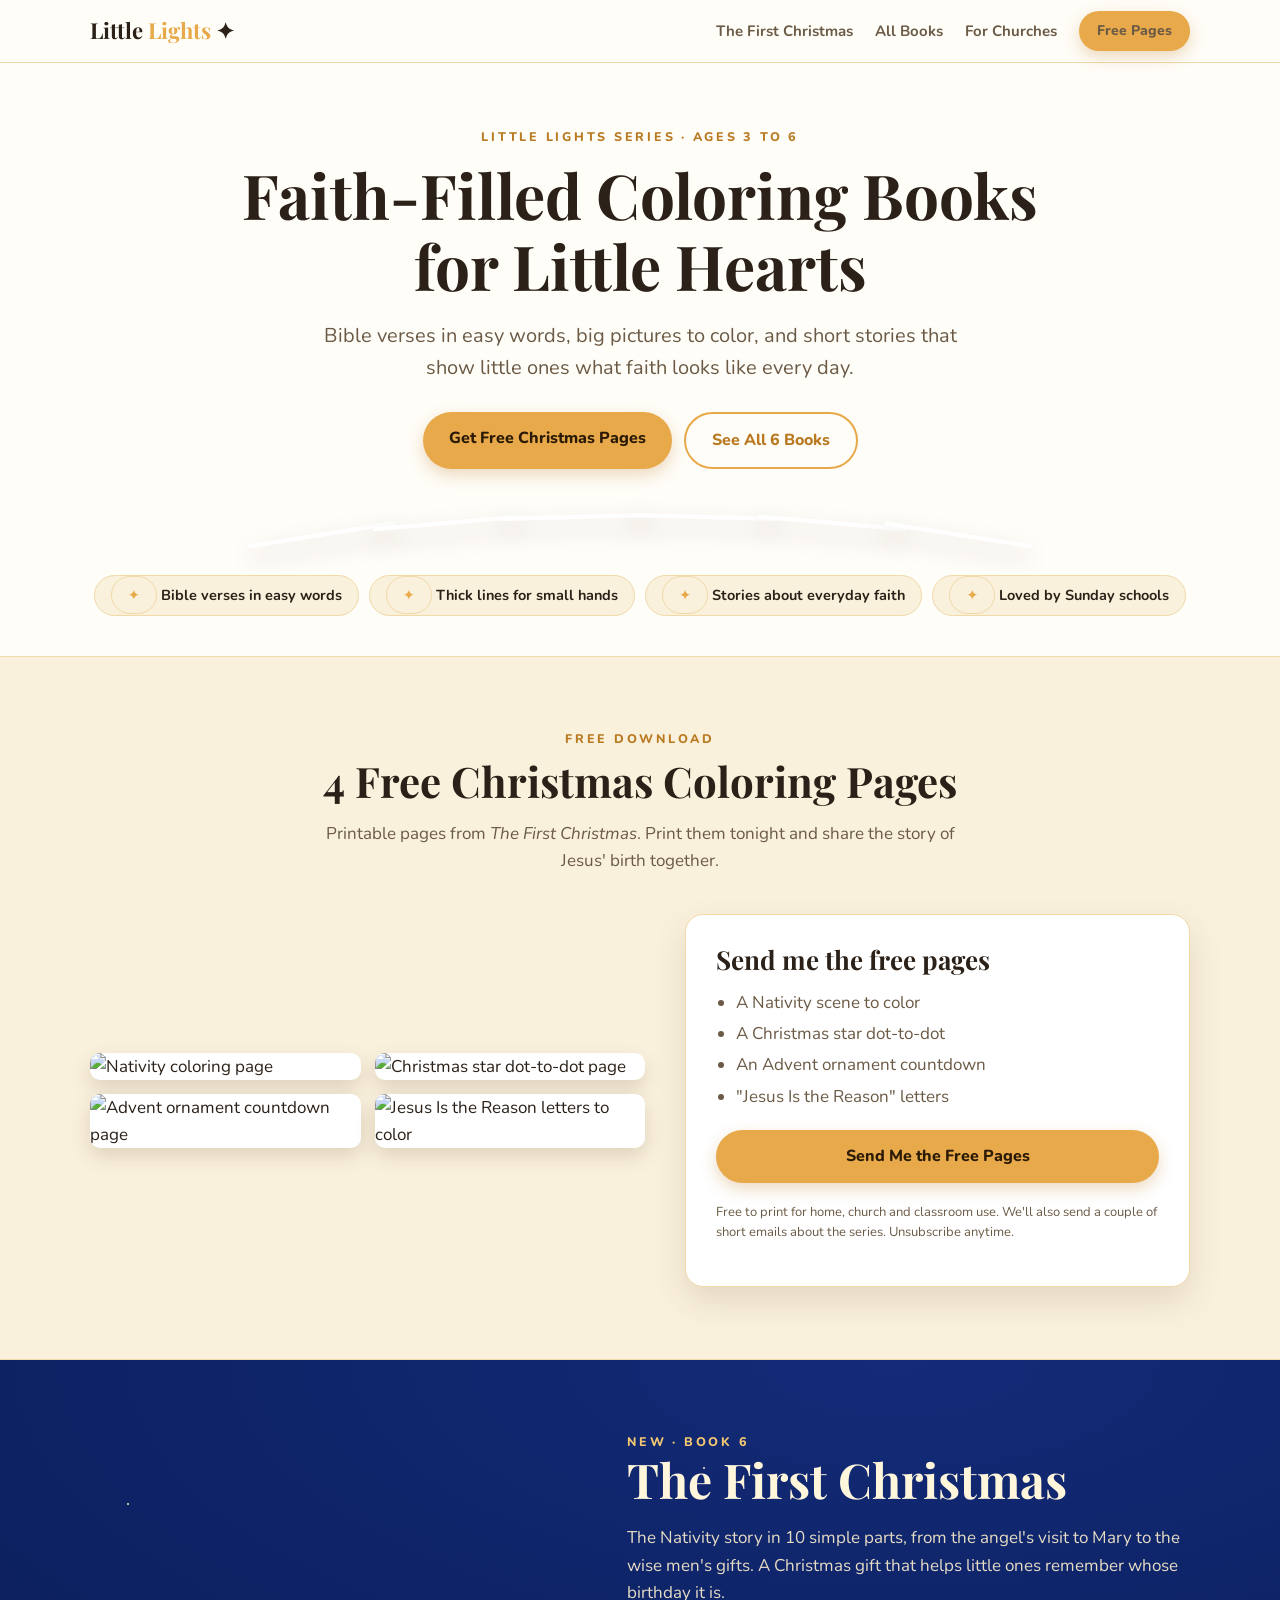
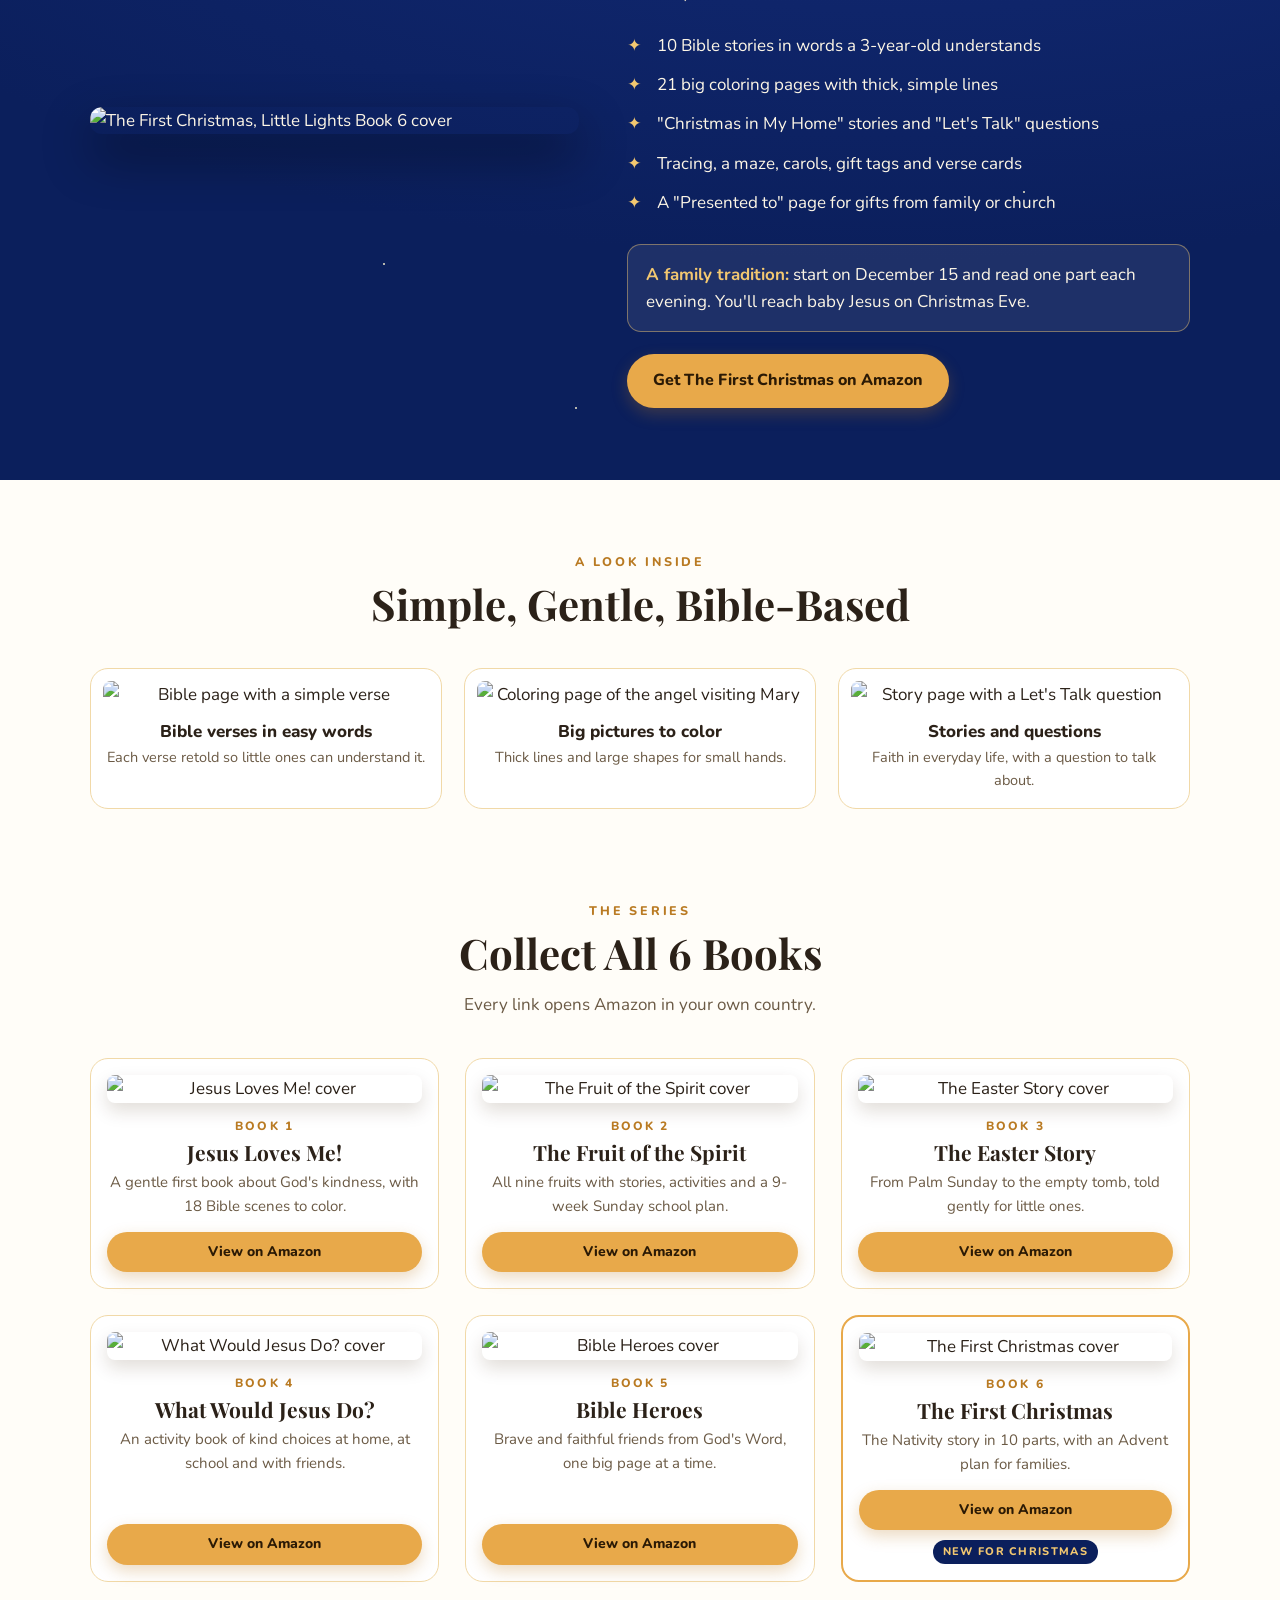
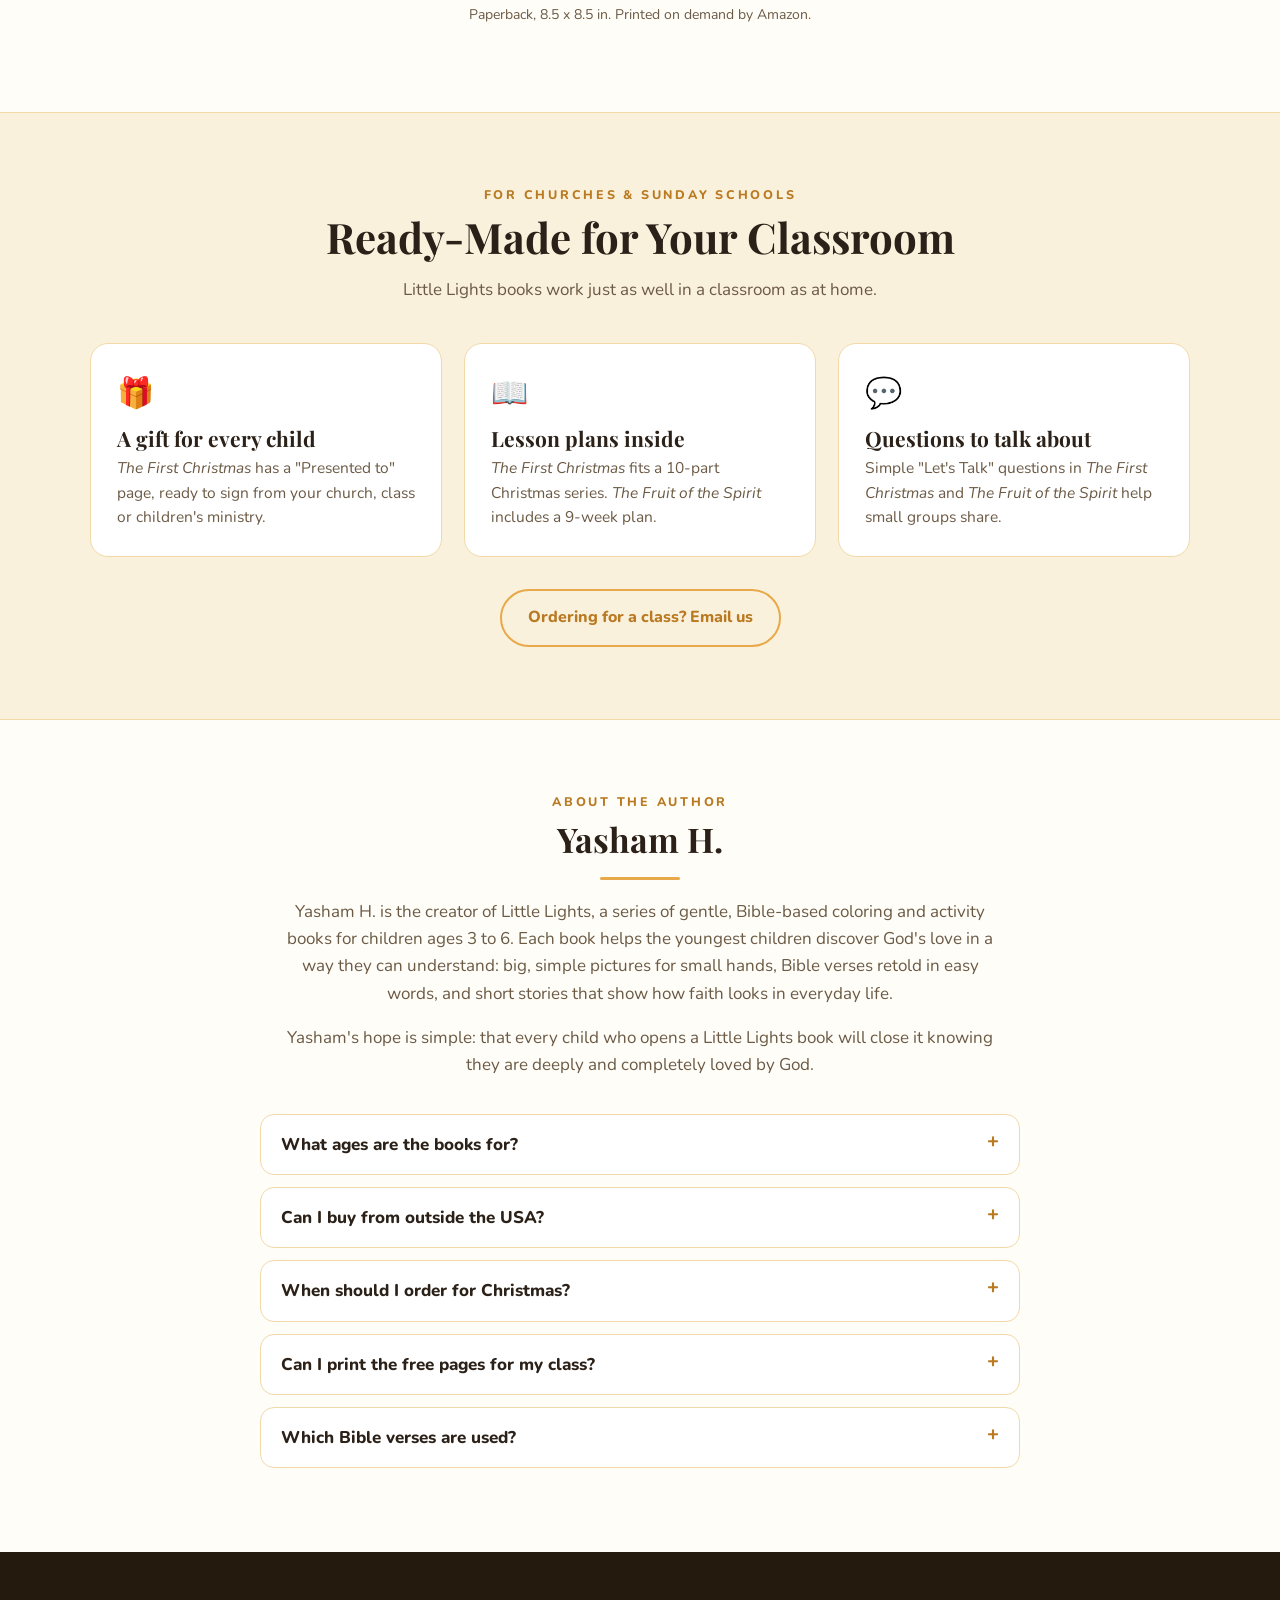
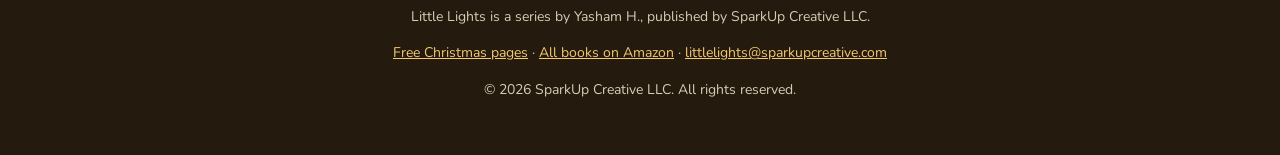
==== sparkupcreative-website/little-lights/index.html @ f146dbd3 "Add Little Lights landing page and free Christmas coloring pages Adds sparkupcreative.com/little-lig" ====
<!doctype html>
<html lang="en">
<head>
<meta charset="utf-8">
<meta name="viewport" content="width=device-width, initial-scale=1">
<title>Little Lights | Bible Coloring Books for Ages 3 to 6</title>
<meta name="description" content="Faith-filled coloring books for ages 3 to 6. Bible verses in easy words, big pictures to color, and stories about everyday faith. Get free Christmas coloring pages.">
<meta property="og:title" content="Little Lights | Bible Coloring Books for Ages 3 to 6">
<meta property="og:description" content="Get 4 free Christmas coloring pages from The First Christmas, and meet the Little Lights series.">
<meta property="og:image" content="https://sparkupcreative.com/little-lights/img/first-christmas-cover.jpg">
<meta property="og:type" content="website">
<link rel="preconnect" href="https://fonts.googleapis.com">
<link rel="preconnect" href="https://fonts.gstatic.com" crossorigin>
<link href="https://fonts.googleapis.com/css2?family=Nunito:wght@400;600;700;800&family=Playfair+Display:ital,wght@0,700;1,400;1,700&display=swap" rel="stylesheet">
<style>
:root{--cream:#fffdf8;--panel:#faf1dc;--line:#f1d9a8;--gold:#e8a94a;--deep:#b97a22;--ink:#2b2118;--soft:#6b5a45;--navy:#0b1f5c;--navy2:#132b78;--r:18px}
*{box-sizing:border-box}html{scroll-behavior:smooth}
body{margin:0;background:var(--cream);color:var(--ink);font-family:Nunito,system-ui,sans-serif;font-size:17px;line-height:1.6;-webkit-font-smoothing:antialiased}
img{max-width:100%;display:block}a{color:inherit}
.wrap{width:min(1100px,100% - 32px);margin:0 auto}
h1,h2,h3{font-family:"Playfair Display",Georgia,serif;line-height:1.15;margin:0}
.eyebrow{font-size:12.5px;letter-spacing:.22em;font-weight:800;color:var(--deep);text-transform:uppercase}
.rule{width:80px;height:3px;background:var(--gold);border-radius:2px;margin:18px auto}
.btn{display:inline-block;background:var(--gold);color:#2b1a05;font-weight:800;text-decoration:none;padding:14px 26px;border-radius:999px;box-shadow:0 6px 16px rgba(185,122,34,.28);transition:transform .15s,box-shadow .15s;border:0;cursor:pointer;font-size:16px;font-family:inherit}
.btn:hover{transform:translateY(-2px);box-shadow:0 10px 22px rgba(185,122,34,.35)}
.btn.ghost{background:transparent;color:var(--deep);box-shadow:none;border:2px solid var(--gold)}
.btn.small{padding:9px 18px;font-size:14px}
.star{color:var(--gold)}
/* top bar */
.top{position:sticky;top:0;z-index:20;background:rgba(255,253,248,.92);backdrop-filter:blur(8px);border-bottom:1px solid var(--line)}
.top .wrap{display:flex;align-items:center;justify-content:space-between;height:62px}
.logo{font-family:"Playfair Display",serif;font-weight:700;font-size:22px;text-decoration:none}.logo span{color:var(--gold)}
.nav{display:flex;gap:22px;align-items:center;font-weight:700;font-size:15px}.nav a{text-decoration:none;color:var(--soft)}.nav a:hover{color:var(--deep)}
@media(max-width:760px){.nav a:not(.btn){display:none}.fan img{width:19%}}
/* hero */
.hero{text-align:center;padding:64px 0 40px}
.hero h1{font-size:clamp(36px,6vw,62px);margin-top:12px}
.hero p.lead{font-size:clamp(17px,2.2vw,20px);color:var(--soft);max-width:640px;margin:18px auto 0}
.cta{display:flex;gap:12px;justify-content:center;flex-wrap:wrap;margin-top:28px}
.fan{display:flex;justify-content:center;margin:46px auto 0;max-width:900px;padding:0 10px}
.fan img{width:17%;border-radius:8px;border:2px solid #fff;box-shadow:0 10px 24px rgba(60,35,5,.22);margin:0 -1.2%}
.fan img:nth-child(1){transform:rotate(-9deg) translateY(18px)}.fan img:nth-child(2){transform:rotate(-5deg) translateY(6px)}
.fan img:nth-child(3){transform:rotate(-1.5deg)}.fan img:nth-child(4){transform:rotate(1.5deg)}
.fan img:nth-child(5){transform:rotate(5deg) translateY(6px)}.fan img:nth-child(6){transform:rotate(9deg) translateY(18px);z-index:2}
.pills{display:flex;flex-wrap:wrap;gap:10px;justify-content:center;margin-top:56px}
.pills span{background:var(--panel);border:1px solid var(--line);border-radius:999px;padding:8px 16px;font-weight:700;font-size:14.5px}
section{padding:72px 0}
.center{text-align:center}.center h2{font-size:clamp(28px,4vw,42px);margin-top:8px}
.sub{color:var(--soft);max-width:640px;margin:14px auto 0}
/* free pages */
.free{background:var(--panel);border-top:1px solid var(--line);border-bottom:1px solid var(--line)}
.free-grid{display:grid;grid-template-columns:1.1fr 1fr;gap:40px;align-items:center;margin-top:40px}
.previews{display:grid;grid-template-columns:1fr 1fr;gap:14px}
.previews img{border-radius:10px;box-shadow:0 8px 20px rgba(60,35,5,.15);background:#fff}
.formcard{background:#fff;border-radius:var(--r);padding:30px;box-shadow:0 14px 34px rgba(60,35,5,.12);border:1px solid var(--line)}
.formcard h3{font-size:26px}.formcard ul{padding-left:20px;margin:14px 0 20px;color:var(--soft)}
.formcard li{margin:4px 0}.note{font-size:13px;color:var(--soft);margin-top:12px}
#brevo-form{min-height:60px}
@media(max-width:860px){.free-grid{grid-template-columns:1fr}.formcard{order:-1}}
/* christmas feature */
.xmas{background:radial-gradient(1200px 500px at 70% 0%,var(--navy2),var(--navy));color:#fdf6e6;position:relative;overflow:hidden}
.xmas:before{content:"";position:absolute;inset:0;background-image:radial-gradient(2px 2px at 10% 20%,#fff6d0 50%,transparent 51%),radial-gradient(1.5px 1.5px at 30% 70%,#fff6d0 50%,transparent 51%),radial-gradient(2px 2px at 55% 15%,#fff6d0 50%,transparent 51%),radial-gradient(1.5px 1.5px at 80% 60%,#fff6d0 50%,transparent 51%),radial-gradient(2px 2px at 92% 25%,#fff6d0 50%,transparent 51%),radial-gradient(1.5px 1.5px at 45% 90%,#fff6d0 50%,transparent 51%);opacity:.7}
.xgrid{position:relative;display:grid;grid-template-columns:1fr 1.15fr;gap:48px;align-items:center}
.xgrid>*{min-width:0}.free-grid>*{min-width:0}
.xgrid img.cover{width:100%;border-radius:12px;box-shadow:0 22px 50px rgba(0,0,0,.45)}
.xmas .eyebrow{color:#f3c870}.xmas h2{font-size:clamp(32px,4.5vw,48px);color:#fff6dc}
.xmas p{color:#e6dcc4}.xlist{list-style:none;padding:0;margin:20px 0}.xlist li{padding:6px 0 6px 30px;position:relative}
.xlist li:before{content:"\2726";position:absolute;left:0;color:#f3c870}
.advent{background:rgba(255,255,255,.08);border:1px solid rgba(243,200,112,.45);border-radius:14px;padding:16px 18px;margin:22px 0}
.advent b{color:#f3c870}
@media(max-width:860px){.xgrid{grid-template-columns:1fr}.xgrid img.cover{max-width:420px;margin:0 auto}}
/* inside */
.inside{display:grid;grid-template-columns:repeat(3,1fr);gap:22px;margin-top:40px}
.inside figure{margin:0;background:#fff;border:1px solid var(--line);border-radius:var(--r);padding:12px 12px 16px;text-align:center}
.inside img{border-radius:8px}.inside figcaption{font-weight:800;margin-top:10px}.inside figcaption span{display:block;font-weight:400;color:var(--soft);font-size:14.5px}
@media(max-width:760px){.inside{grid-template-columns:1fr}}
/* books */
.books{display:grid;grid-template-columns:repeat(3,1fr);gap:26px;margin-top:40px}
.book{background:#fff;border:1px solid var(--line);border-radius:var(--r);padding:16px;display:flex;flex-direction:column;text-align:center}
.book img{border-radius:8px;box-shadow:0 8px 18px rgba(60,35,5,.15)}
.book .n{font-size:12px;letter-spacing:.18em;font-weight:800;color:var(--deep);margin-top:14px}
.book h3{font-size:21px;margin-top:4px}.book p{color:var(--soft);font-size:15px;margin:6px 0 14px;flex:1}
.book.new{border:2px solid var(--gold)}.badge{display:inline-block;background:var(--navy);color:#f3c870;font-size:11px;font-weight:800;letter-spacing:.12em;padding:3px 10px;border-radius:999px;margin-top:10px}
@media(max-width:860px){.books{grid-template-columns:repeat(2,1fr)}}@media(max-width:520px){.books{grid-template-columns:1fr}}
.geo{font-size:14px;color:var(--soft);margin-top:22px}
/* churches */
.church{background:var(--panel);border-top:1px solid var(--line);border-bottom:1px solid var(--line)}
.cards{display:grid;grid-template-columns:repeat(3,1fr);gap:22px;margin-top:40px}
.card{background:#fff;border-radius:var(--r);padding:26px;border:1px solid var(--line)}
.card .ic{font-size:30px}.card h3{font-size:21px;margin:8px 0 6px}.card p{color:var(--soft);margin:0;font-size:15.5px}
@media(max-width:860px){.cards{grid-template-columns:1fr}}
/* about + faq */
.about{max-width:720px;margin:0 auto;text-align:center}.about p{color:var(--soft)}
.faq{max-width:760px;margin:36px auto 0}
details{background:#fff;border:1px solid var(--line);border-radius:14px;padding:16px 20px;margin-bottom:12px}
summary{font-weight:800;cursor:pointer;list-style:none}summary::-webkit-details-marker{display:none}
summary:after{content:"+";float:right;color:var(--deep);font-size:20px;line-height:1}details[open] summary:after{content:"\2013"}
details p{color:var(--soft);margin:10px 0 0}
footer{background:#241a0e;color:#d9ccb4;padding:40px 0;font-size:14px;text-align:center}footer a{color:#f3c870}
</style>
</head>
<body>

<header class="top"><div class="wrap">
  <a class="logo" href="#">Little <span>Lights</span> &#10022;</a>
  <nav class="nav"><a href="#christmas">The First Christmas</a><a href="#books">All Books</a><a href="#churches">For Churches</a><a class="btn small" href="#free">Free Pages</a></nav>
</div></header>

<main>
<section class="hero"><div class="wrap">
  <div class="eyebrow">Little Lights Series &#183; Ages 3 to 6</div>
  <h1>Faith-Filled Coloring Books<br>for Little Hearts</h1>
  <p class="lead">Bible verses in easy words, big pictures to color, and short stories that show little ones what faith looks like every day.</p>
  <div class="cta"><a class="btn" href="#free">Get Free Christmas Pages</a><a class="btn ghost" href="#books">See All 6 Books</a></div>
  <div class="fan" aria-hidden="true">
    <img src="/little-lights/img/book1.jpg" alt=""><img src="/little-lights/img/book2.jpg" alt=""><img src="/little-lights/img/book3.jpg" alt=""><img src="/little-lights/img/book4.jpg" alt=""><img src="/little-lights/img/book5.jpg" alt=""><img src="/little-lights/img/book6.jpg" alt="">
  </div>
  <div class="pills"><span><span class="star">&#10022;</span> Bible verses in easy words</span><span><span class="star">&#10022;</span> Thick lines for small hands</span><span><span class="star">&#10022;</span> Stories about everyday faith</span><span><span class="star">&#10022;</span> Loved by Sunday schools</span></div>
</div></section>

<section class="free" id="free"><div class="wrap">
  <div class="center"><div class="eyebrow">Free Download</div><h2>4 Free Christmas Coloring Pages</h2>
  <p class="sub">Printable pages from <i>The First Christmas</i>. Print them tonight and share the story of Jesus' birth together.</p></div>
  <div class="free-grid">
    <div class="previews">
      <img src="/little-lights/img/free-nativity.jpg" alt="Nativity coloring page" loading="lazy">
      <img src="/little-lights/img/free-star.jpg" alt="Christmas star dot-to-dot page" loading="lazy">
      <img src="/little-lights/img/free-advent.jpg" alt="Advent ornament countdown page" loading="lazy">
      <img src="/little-lights/img/free-reason.jpg" alt="Jesus Is the Reason letters to color" loading="lazy">
    </div>
    <div class="formcard">
      <h3>Send me the free pages</h3>
      <ul><li>A Nativity scene to color</li><li>A Christmas star dot-to-dot</li><li>An Advent ornament countdown</li><li>"Jesus Is the Reason" letters</li></ul>
      <div id="brevo-form">
        <!-- ============================================================
             PASTE YOUR BREVO FORM EMBED CODE HERE
             (Brevo > Contacts > Forms > your form > Share > Embed)
             Then delete the fallback button below.
             ============================================================ -->
        <a class="btn" style="width:100%;text-align:center" href="BREVO_FORM_SHARE_LINK">Send Me the Free Pages</a>
      </div>
      <p class="note">Free to print for home, church and classroom use. We'll also send a couple of short emails about the series. Unsubscribe anytime.</p>
    </div>
  </div>
</div></section>

<section class="xmas" id="christmas"><div class="wrap"><div class="xgrid">
  <img class="cover" src="/little-lights/img/first-christmas-cover.jpg" alt="The First Christmas, Little Lights Book 6 cover" loading="lazy">
  <div>
    <div class="eyebrow">New &#183; Book 6</div>
    <h2>The First Christmas</h2>
    <p>The Nativity story in 10 simple parts, from the angel's visit to Mary to the wise men's gifts. A Christmas gift that helps little ones remember whose birthday it is.</p>
    <ul class="xlist">
      <li>10 Bible stories in words a 3-year-old understands</li>
      <li>21 big coloring pages with thick, simple lines</li>
      <li>"Christmas in My Home" stories and "Let's Talk" questions</li>
      <li>Tracing, a maze, carols, gift tags and verse cards</li>
      <li>A "Presented to" page for gifts from family or church</li>
    </ul>
    <div class="advent"><b>A family tradition:</b> start on December 15 and read one part each evening. You'll reach baby Jesus on Christmas Eve.</div>
    <!-- When Book 6 has its own Booklinker link, replace the href below -->
    <a class="btn" href="https://mybook.to/LittleLightsSeries" target="_blank" rel="noopener">Get The First Christmas on Amazon</a>
  </div>
</div></div></section>

<section><div class="wrap">
  <div class="center"><div class="eyebrow">A Look Inside</div><h2>Simple, Gentle, Bible-Based</h2></div>
  <div class="inside">
    <figure><img src="/little-lights/img/inside-bible.jpg" alt="Bible page with a simple verse" loading="lazy"><figcaption>Bible verses in easy words<span>Each verse retold so little ones can understand it.</span></figcaption></figure>
    <figure><img src="/little-lights/img/inside-color.jpg" alt="Coloring page of the angel visiting Mary" loading="lazy"><figcaption>Big pictures to color<span>Thick lines and large shapes for small hands.</span></figcaption></figure>
    <figure><img src="/little-lights/img/inside-story.jpg" alt="Story page with a Let's Talk question" loading="lazy"><figcaption>Stories and questions<span>Faith in everyday life, with a question to talk about.</span></figcaption></figure>
  </div>
</div></section>

<section id="books" style="padding-top:20px"><div class="wrap">
  <div class="center"><div class="eyebrow">The Series</div><h2>Collect All 6 Books</h2><p class="sub">Every link opens Amazon in your own country.</p></div>
  <div class="books">
    <article class="book"><img src="/little-lights/img/book1.jpg" alt="Jesus Loves Me! cover" loading="lazy"><div class="n">BOOK 1</div><h3>Jesus Loves Me!</h3><p>A gentle first book about God's kindness, with 18 Bible scenes to color.</p><a class="btn small" href="https://mybook.to/JesusLovesMeKids" target="_blank" rel="noopener">View on Amazon</a></article>
    <article class="book"><img src="/little-lights/img/book2.jpg" alt="The Fruit of the Spirit cover" loading="lazy"><div class="n">BOOK 2</div><h3>The Fruit of the Spirit</h3><p>All nine fruits with stories, activities and a 9-week Sunday school plan.</p><a class="btn small" href="https://mybook.to/FruitOfTheSpirit" target="_blank" rel="noopener">View on Amazon</a></article>
    <article class="book"><img src="/little-lights/img/book3.jpg" alt="The Easter Story cover" loading="lazy"><div class="n">BOOK 3</div><h3>The Easter Story</h3><p>From Palm Sunday to the empty tomb, told gently for little ones.</p><a class="btn small" href="https://mybook.to/EasterStoryKids" target="_blank" rel="noopener">View on Amazon</a></article>
    <article class="book"><img src="/little-lights/img/book4.jpg" alt="What Would Jesus Do? cover" loading="lazy"><div class="n">BOOK 4</div><h3>What Would Jesus Do?</h3><p>An activity book of kind choices at home, at school and with friends.</p><a class="btn small" href="https://mybook.to/WWJDKids" target="_blank" rel="noopener">View on Amazon</a></article>
    <article class="book"><img src="/little-lights/img/book5.jpg" alt="Bible Heroes cover" loading="lazy"><div class="n">BOOK 5</div><h3>Bible Heroes</h3><p>Brave and faithful friends from God's Word, one big page at a time.</p><a class="btn small" href="https://mybook.to/BibleHeroesKids" target="_blank" rel="noopener">View on Amazon</a></article>
    <article class="book new"><img src="/little-lights/img/book6.jpg" alt="The First Christmas cover" loading="lazy"><div class="n">BOOK 6</div><h3>The First Christmas</h3><p>The Nativity story in 10 parts, with an Advent plan for families.</p><a class="btn small" href="https://mybook.to/LittleLightsSeries" target="_blank" rel="noopener">View on Amazon</a><div><span class="badge">NEW FOR CHRISTMAS</span></div></article>
  </div>
  <p class="geo center">Paperback, 8.5 x 8.5 in. Printed on demand by Amazon.</p>
</div></section>

<section class="church" id="churches"><div class="wrap">
  <div class="center"><div class="eyebrow">For Churches &amp; Sunday Schools</div><h2>Ready-Made for Your Classroom</h2>
  <p class="sub">Little Lights books work just as well in a classroom as at home.</p></div>
  <div class="cards">
    <div class="card"><div class="ic">&#127873;</div><h3>A gift for every child</h3><p><i>The First Christmas</i> has a "Presented to" page, ready to sign from your church, class or children's ministry.</p></div>
    <div class="card"><div class="ic">&#128214;</div><h3>Lesson plans inside</h3><p><i>The First Christmas</i> fits a 10-part Christmas series. <i>The Fruit of the Spirit</i> includes a 9-week plan.</p></div>
    <div class="card"><div class="ic">&#128172;</div><h3>Questions to talk about</h3><p>Simple "Let's Talk" questions in <i>The First Christmas</i> and <i>The Fruit of the Spirit</i> help small groups share.</p></div>
  </div>
  <div class="center" style="margin-top:32px"><a class="btn ghost" href="mailto:littlelights@sparkupcreative.com?subject=Little%20Lights%20for%20our%20church">Ordering for a class? Email us</a></div>
</div></section>

<section><div class="wrap">
  <div class="about"><div class="eyebrow">About the Author</div><h2 style="font-size:34px;margin-top:8px">Yasham H.</h2><div class="rule"></div>
  <p>Yasham H. is the creator of Little Lights, a series of gentle, Bible-based coloring and activity books for children ages 3 to 6. Each book helps the youngest children discover God's love in a way they can understand: big, simple pictures for small hands, Bible verses retold in easy words, and short stories that show how faith looks in everyday life.</p>
  <p>Yasham's hope is simple: that every child who opens a Little Lights book will close it knowing they are deeply and completely loved by God.</p></div>
  <div class="faq">
    <details><summary>What ages are the books for?</summary><p>Ages 3 to 6. The pictures have thick lines and large shapes, and the Bible verses are written in simple words. Older siblings enjoy the activities too.</p></details>
    <details><summary>Can I buy from outside the USA?</summary><p>Yes. Every link on this page opens Amazon in your own country, including the UK, Canada, Australia and much of Europe.</p></details>
    <details><summary>When should I order for Christmas?</summary><p>The books are printed when you order, so allow a few extra days. For delivery before Christmas, order by mid-December and check Amazon's delivery date at checkout.</p></details>
    <details><summary>Can I print the free pages for my class?</summary><p>Yes. The free Christmas pages are free to print for home, church and classroom use.</p></details>
    <details><summary>Which Bible verses are used?</summary><p>Each verse is short and simple, and marked with its Bible reference so you can read the full passage together.</p></details>
  </div>
</div></section>
</main>

<footer><div class="wrap">
  <p>Little Lights is a series by Yasham H., published by SparkUp Creative LLC.</p>
  <p><a href="#free">Free Christmas pages</a> &#183; <a href="https://mybook.to/LittleLightsSeries" target="_blank" rel="noopener">All books on Amazon</a> &#183; <a href="mailto:littlelights@sparkupcreative.com">littlelights@sparkupcreative.com</a></p>
  <p>&#169; 2026 SparkUp Creative LLC. All rights reserved.</p>
</div></footer>
</body>
</html>
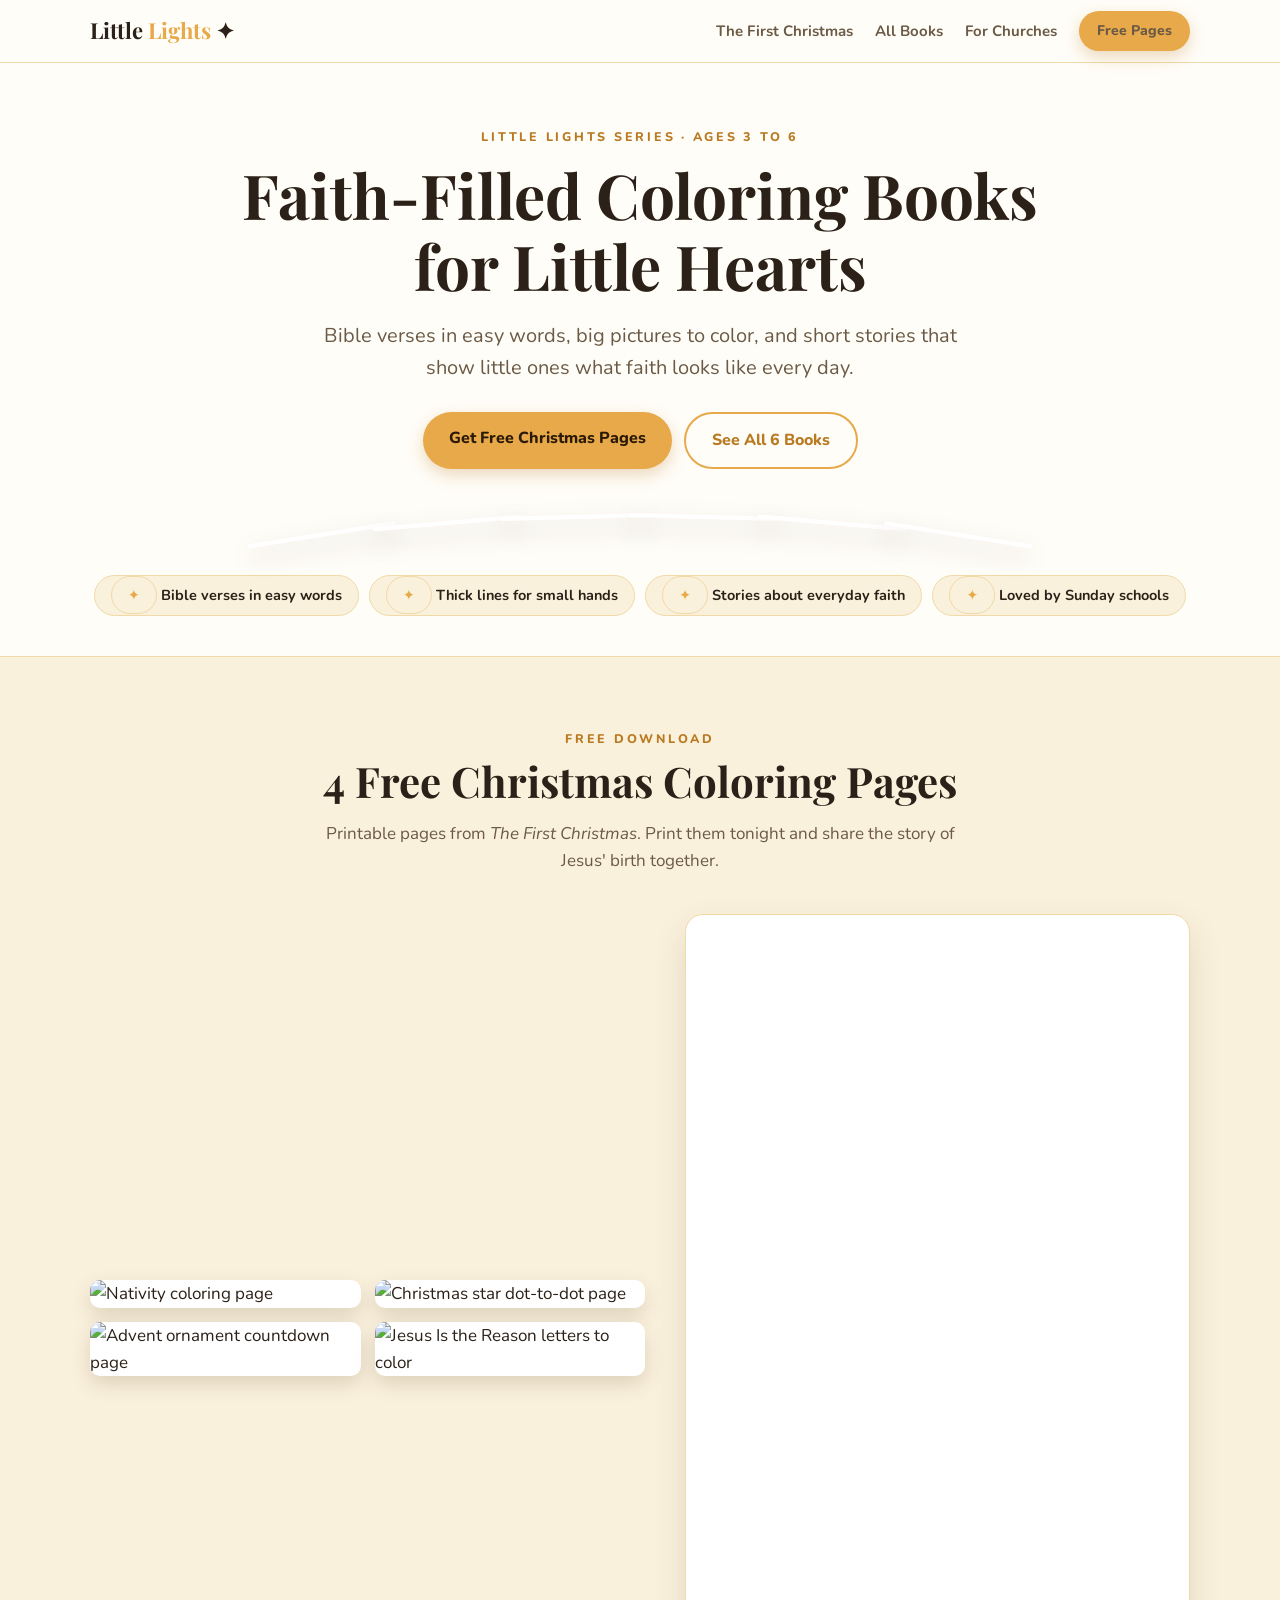
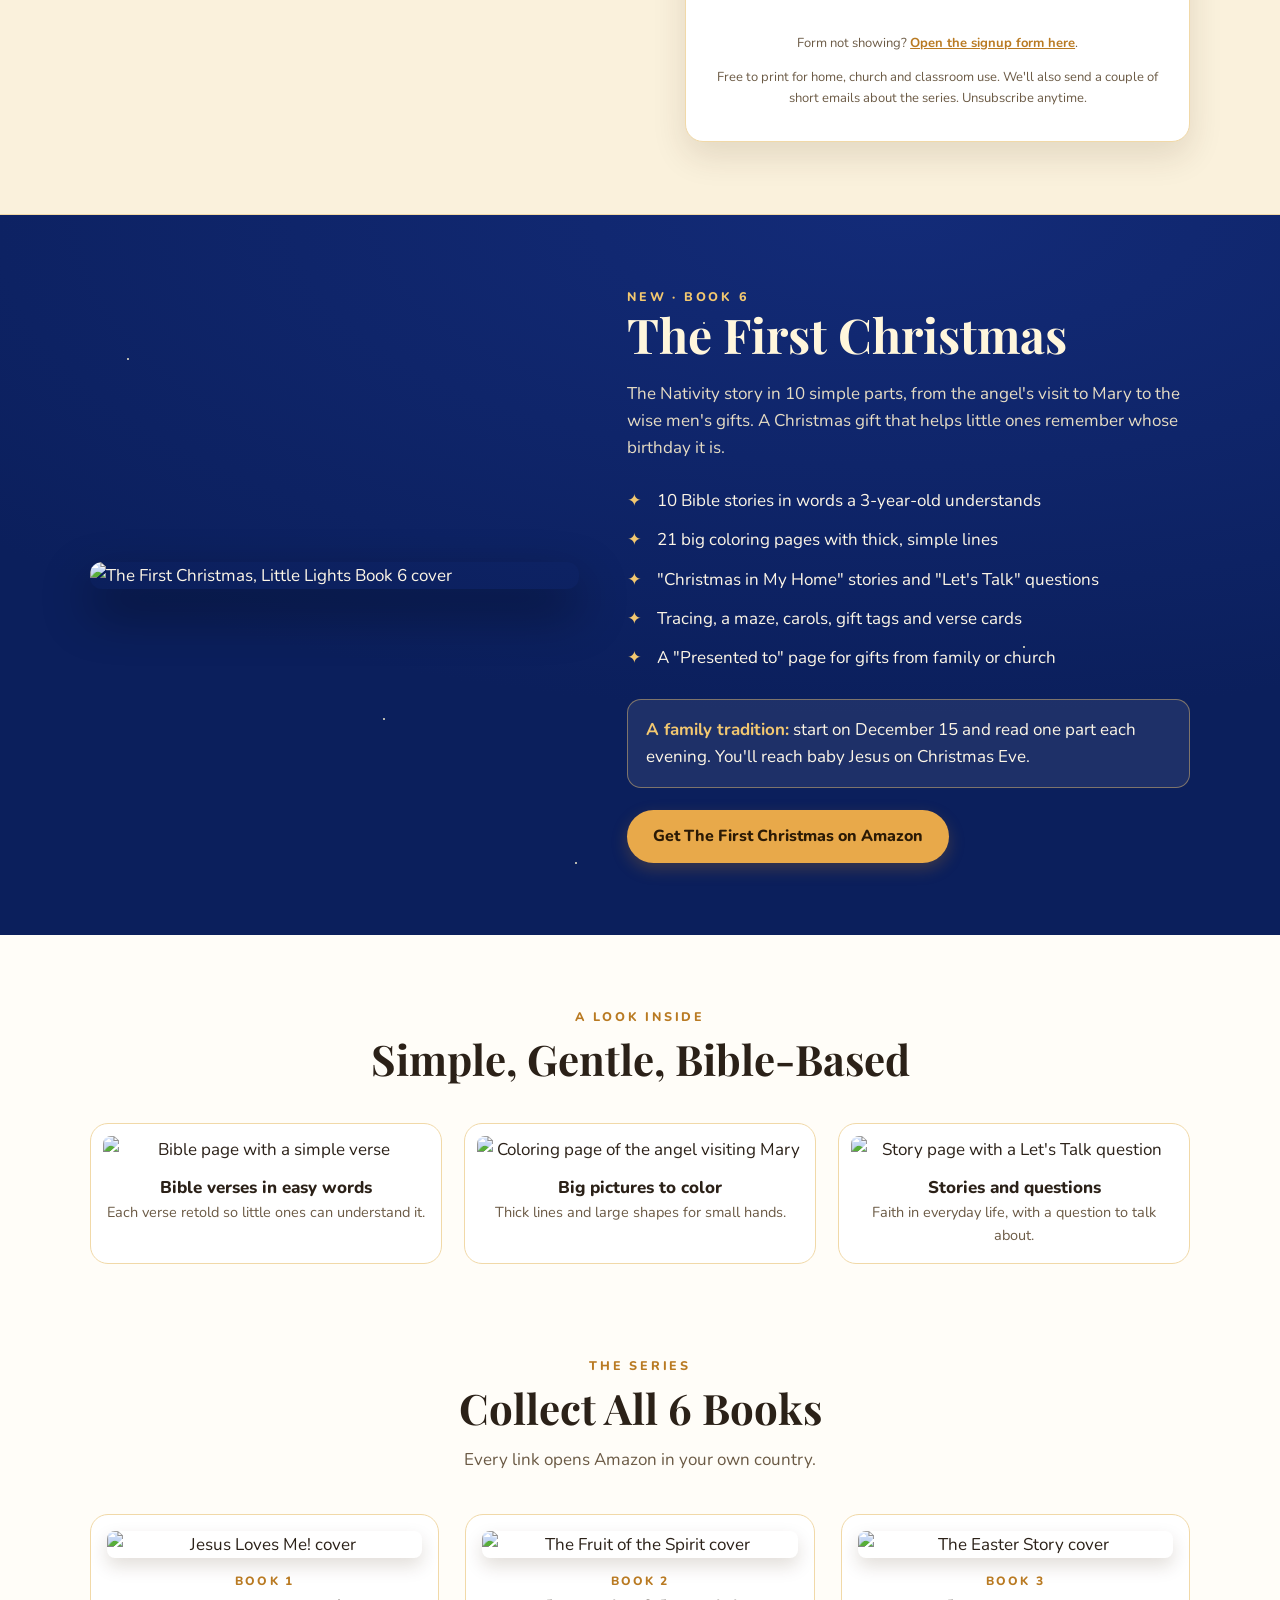
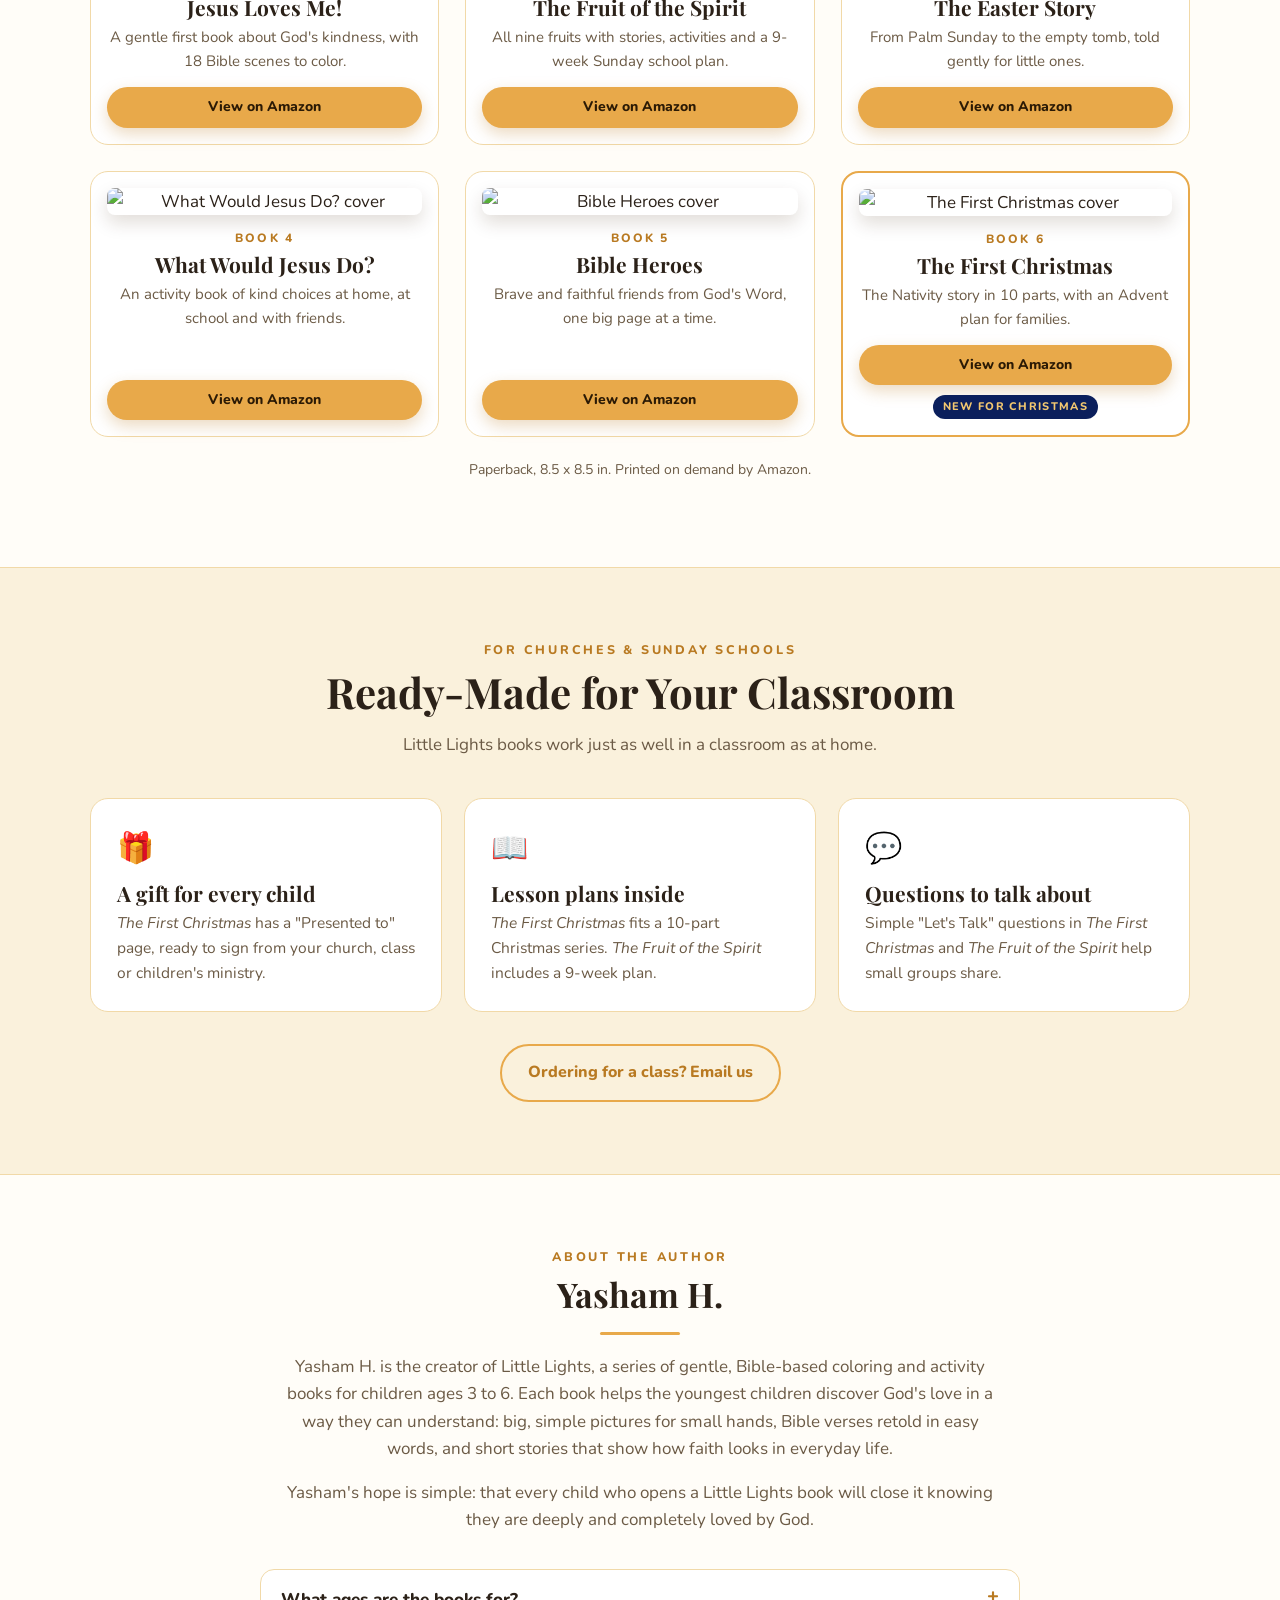
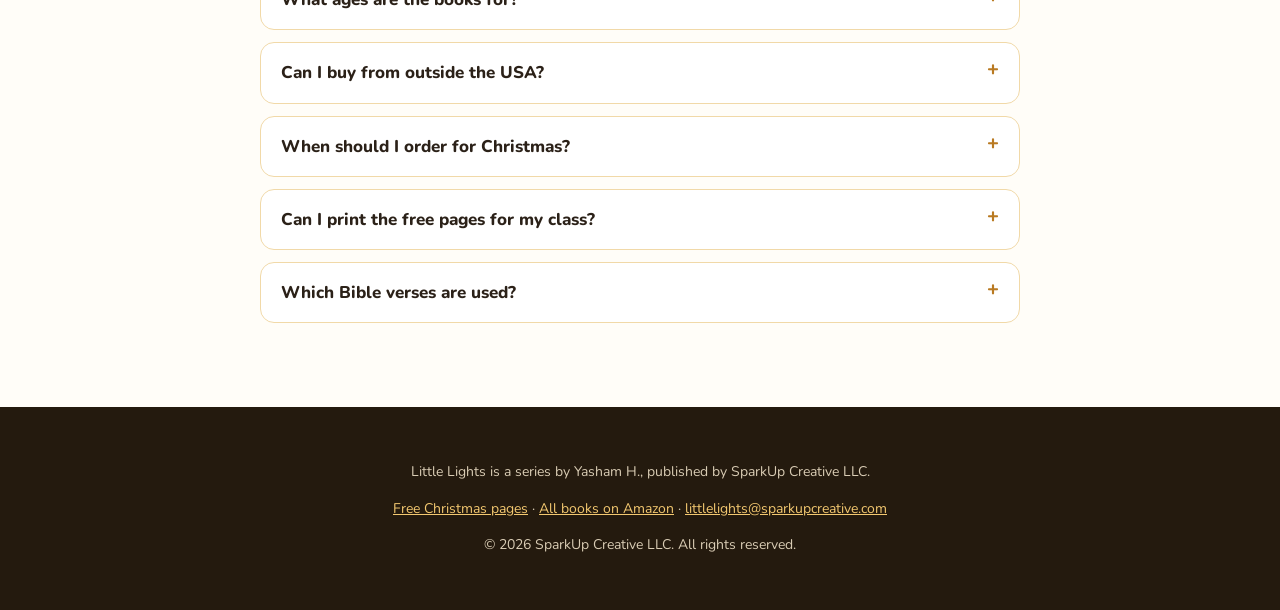
==== commit 20911825: "Little Lights: embed Brevo signup form Co-Authored-By: Claude Opus 5.5 <noreply@anthropic.com> Claud" ====
--- a/sparkupcreative-website/little-lights/index.html
+++ b/sparkupcreative-website/little-lights/index.html
@@ -55,7 +55,7 @@
 .formcard{background:#fff;border-radius:var(--r);padding:30px;box-shadow:0 14px 34px rgba(60,35,5,.12);border:1px solid var(--line)}
 .formcard h3{font-size:26px}.formcard ul{padding-left:20px;margin:14px 0 20px;color:var(--soft)}
 .formcard li{margin:4px 0}.note{font-size:13px;color:var(--soft);margin-top:12px}
-#brevo-form{min-height:60px}
+#brevo-form iframe{display:block;width:100%;height:700px;border:0}.formcard{padding:12px 12px 20px}.alt{font-size:13px;color:var(--soft);text-align:center;margin-top:6px}.alt a{color:var(--deep);font-weight:700}.formcard .note{text-align:center;padding:0 12px}@media(max-width:520px){#brevo-form iframe{height:780px}}
 @media(max-width:860px){.free-grid{grid-template-columns:1fr}.formcard{order:-1}}
 /* christmas feature */
 .xmas{background:radial-gradient(1200px 500px at 70% 0%,var(--navy2),var(--navy));color:#fdf6e6;position:relative;overflow:hidden}
@@ -129,16 +129,10 @@
       <img src="/little-lights/img/free-reason.jpg" alt="Jesus Is the Reason letters to color" loading="lazy">
     </div>
     <div class="formcard">
-      <h3>Send me the free pages</h3>
-      <ul><li>A Nativity scene to color</li><li>A Christmas star dot-to-dot</li><li>An Advent ornament countdown</li><li>"Jesus Is the Reason" letters</li></ul>
       <div id="brevo-form">
-        <!-- ============================================================
-             PASTE YOUR BREVO FORM EMBED CODE HERE
-             (Brevo > Contacts > Forms > your form > Share > Embed)
-             Then delete the fallback button below.
-             ============================================================ -->
-        <a class="btn" style="width:100%;text-align:center" href="BREVO_FORM_SHARE_LINK">Send Me the Free Pages</a>
+        <iframe src="https://28998af3.sibforms.com/v2/serve/[base64]" title="Free Christmas coloring pages signup" frameborder="0" scrolling="auto" loading="lazy"></iframe>
       </div>
+      <p class="alt">Form not showing? <a href="https://28998af3.sibforms.com/serve/[base64]" target="_blank" rel="noopener">Open the signup form here</a>.</p>
       <p class="note">Free to print for home, church and classroom use. We'll also send a couple of short emails about the series. Unsubscribe anytime.</p>
     </div>
   </div>
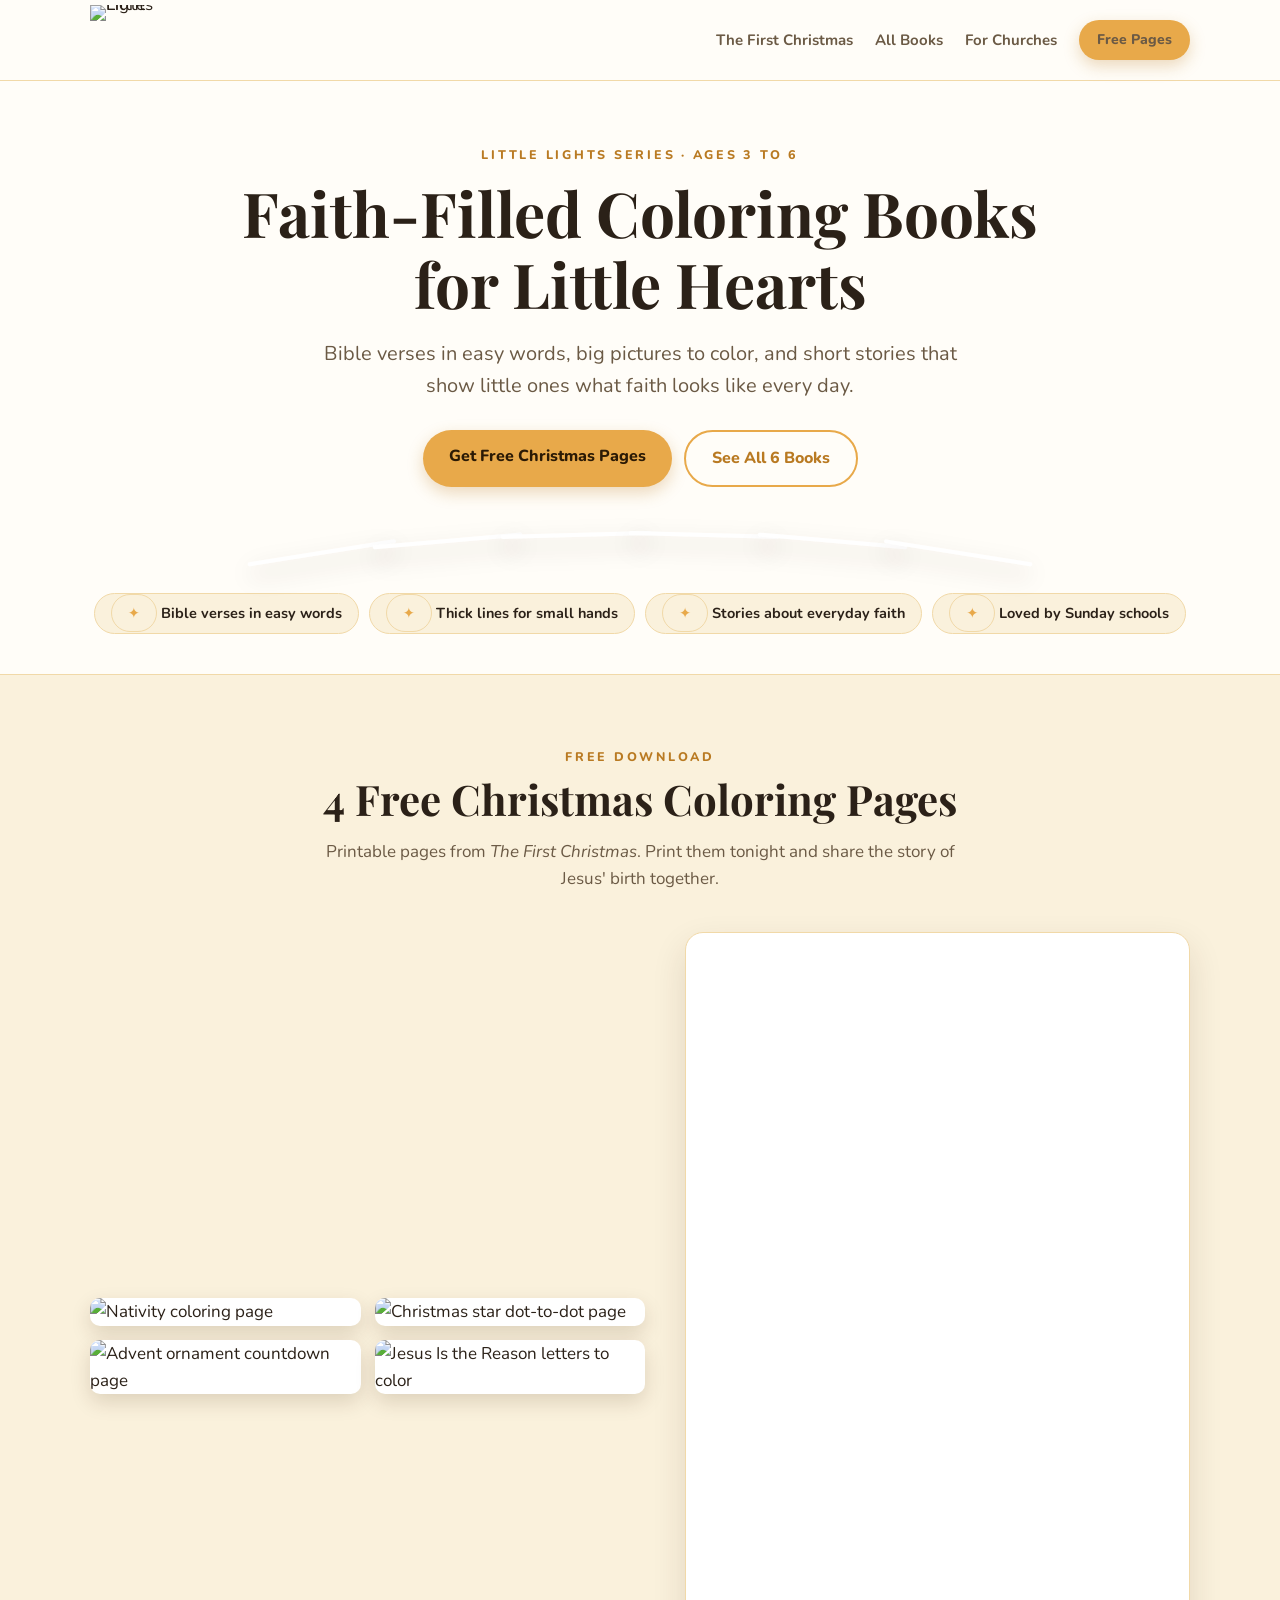
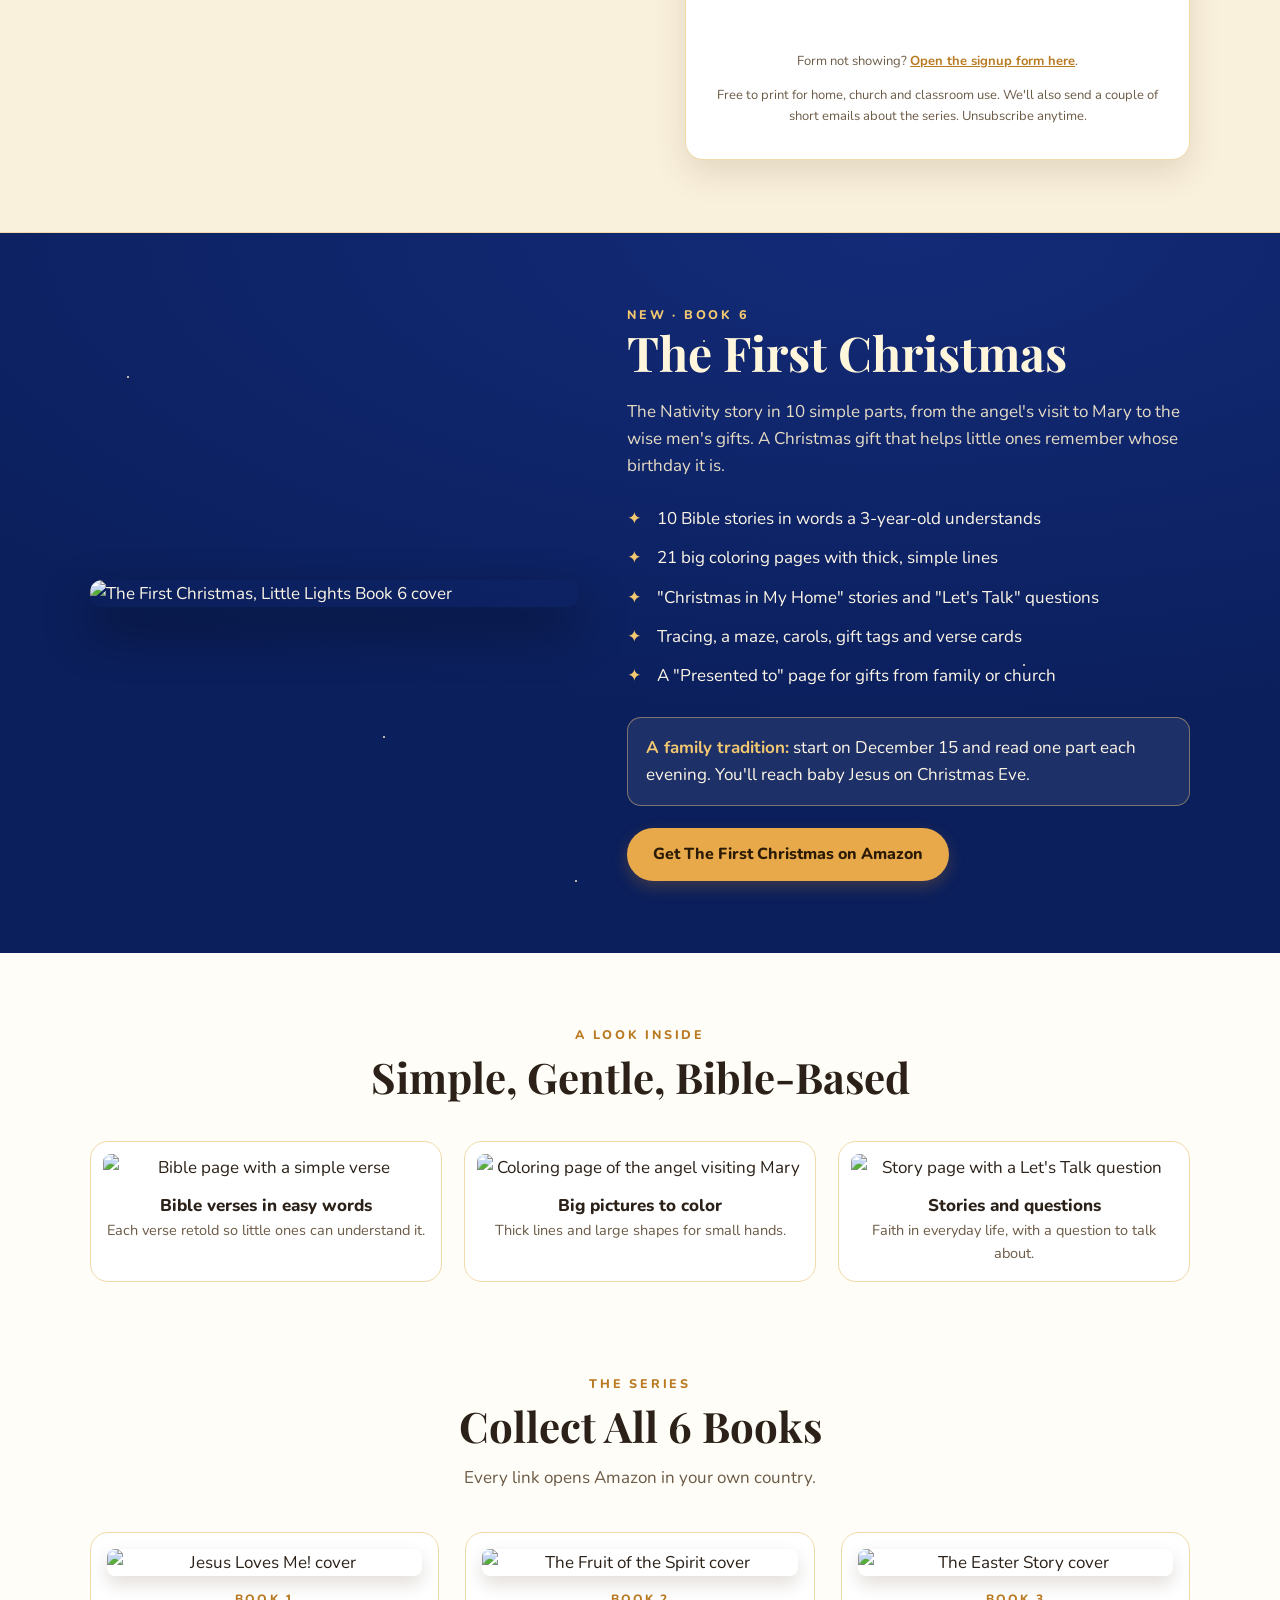
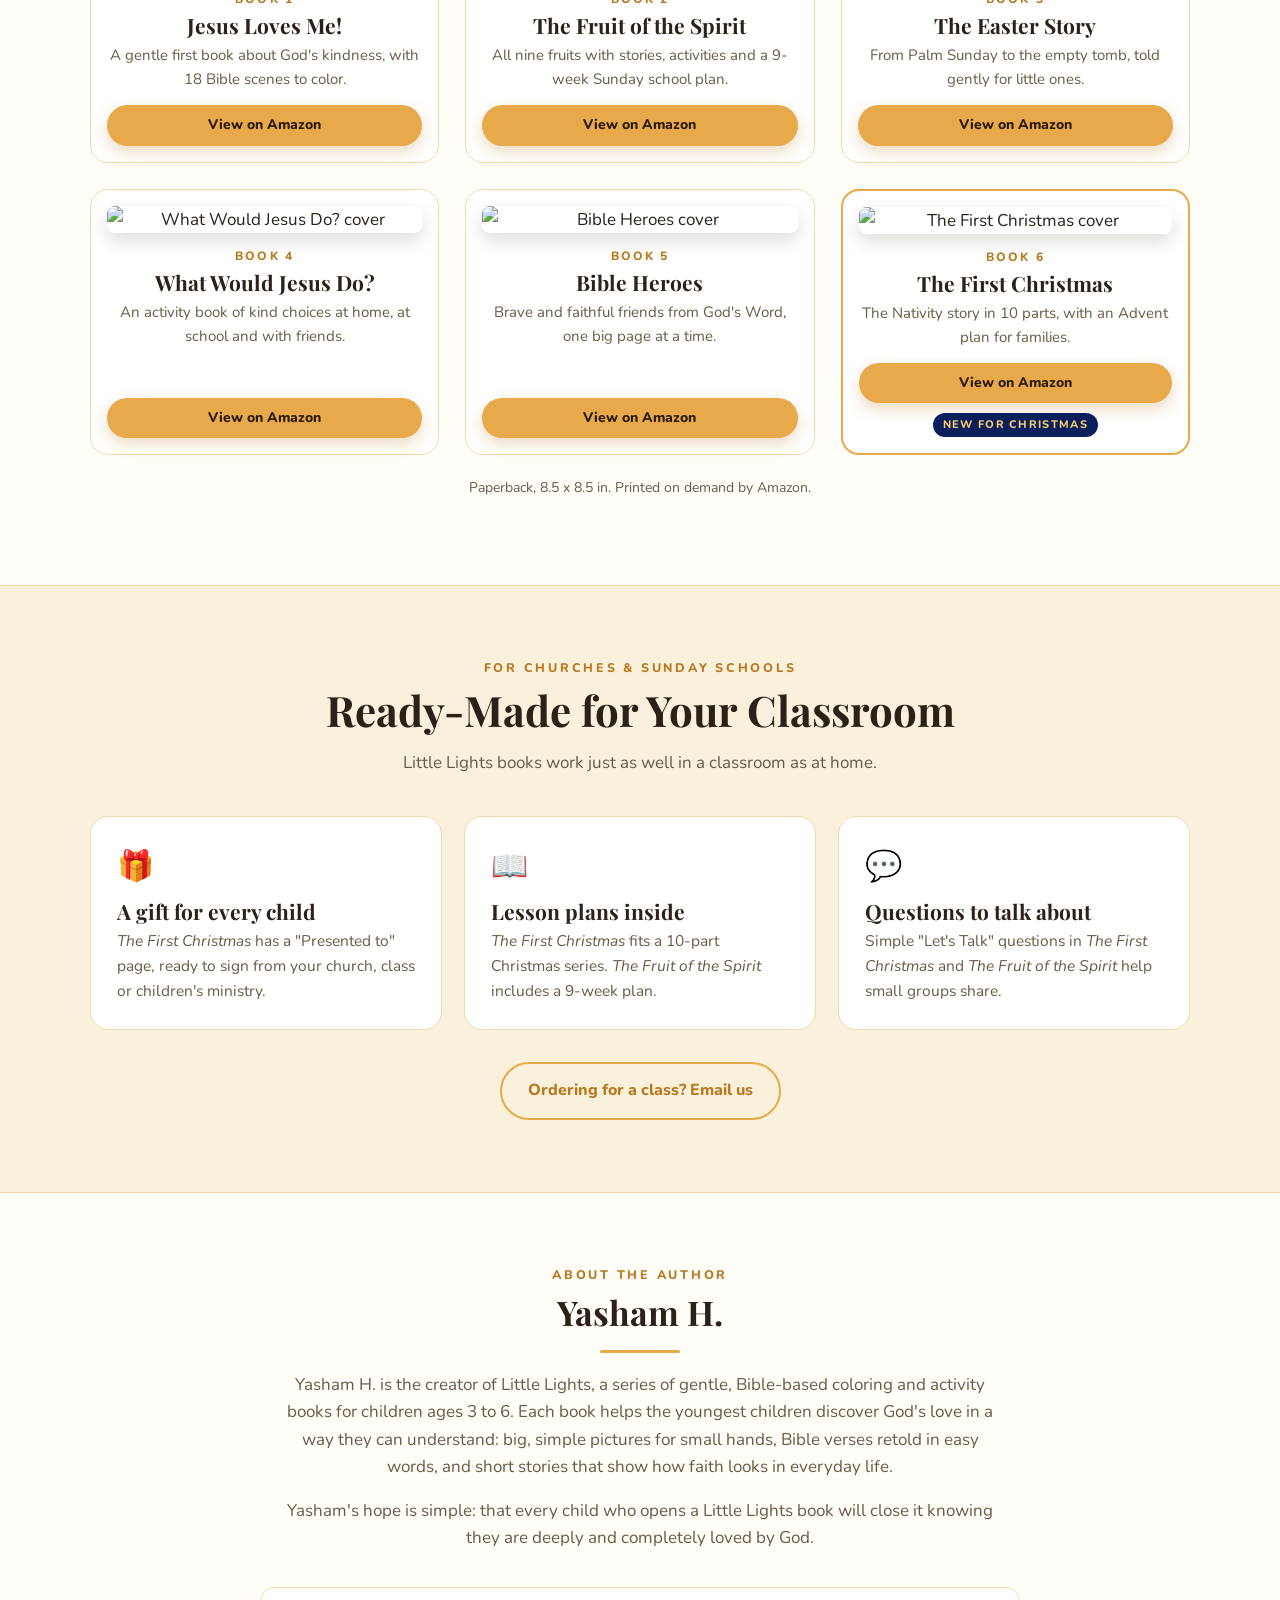
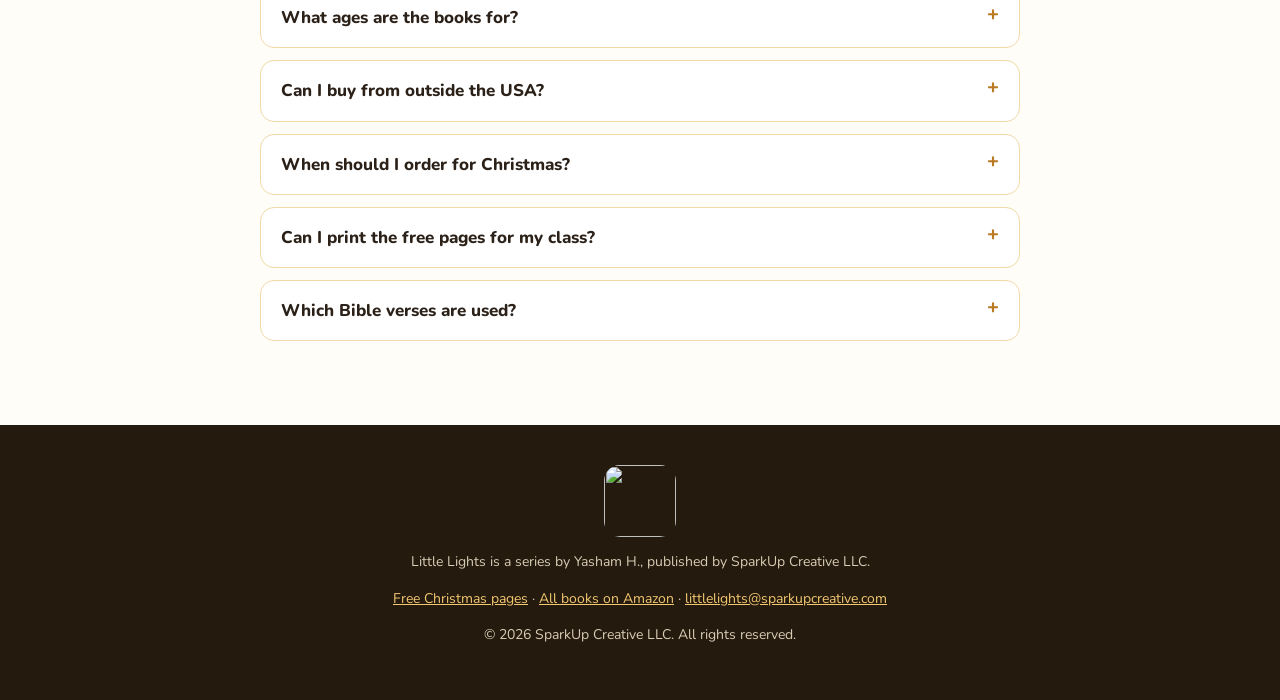
==== commit 9c36621d: "Little Lights: add logo, favicon, social image; logo in sampler PDF Co-Authored-By: Claude Opus 5.5 " ====
--- a/sparkupcreative-website/little-lights/index.html
+++ b/sparkupcreative-website/little-lights/index.html
@@ -7,7 +7,10 @@
 <meta name="description" content="Faith-filled coloring books for ages 3 to 6. Bible verses in easy words, big pictures to color, and stories about everyday faith. Get free Christmas coloring pages.">
 <meta property="og:title" content="Little Lights | Bible Coloring Books for Ages 3 to 6">
 <meta property="og:description" content="Get 4 free Christmas coloring pages from The First Christmas, and meet the Little Lights series.">
-<meta property="og:image" content="https://sparkupcreative.com/little-lights/img/first-christmas-cover.jpg">
+<meta property="og:image" content="https://sparkupcreative.com/little-lights/img/brand/og.jpg">
+<link rel="icon" href="/little-lights/img/brand/favicon.ico" sizes="any">
+<link rel="icon" type="image/png" href="/little-lights/img/brand/favicon-32.png" sizes="32x32">
+<link rel="apple-touch-icon" href="/little-lights/img/brand/apple-touch-icon.png">
 <meta property="og:type" content="website">
 <link rel="preconnect" href="https://fonts.googleapis.com">
 <link rel="preconnect" href="https://fonts.gstatic.com" crossorigin>
@@ -28,8 +31,8 @@
 .star{color:var(--gold)}
 /* top bar */
 .top{position:sticky;top:0;z-index:20;background:rgba(255,253,248,.92);backdrop-filter:blur(8px);border-bottom:1px solid var(--line)}
-.top .wrap{display:flex;align-items:center;justify-content:space-between;height:62px}
-.logo{font-family:"Playfair Display",serif;font-weight:700;font-size:22px;text-decoration:none}.logo span{color:var(--gold)}
+.top .wrap{display:flex;align-items:center;justify-content:space-between;height:80px}
+.logo{display:block;line-height:0;text-decoration:none}.logo img{height:70px;width:auto}@media(max-width:760px){.top .wrap{height:70px}.logo img{height:60px}}.foot-icon{width:72px;height:72px;margin:0 auto 14px;display:block;border-radius:16px}
 .nav{display:flex;gap:22px;align-items:center;font-weight:700;font-size:15px}.nav a{text-decoration:none;color:var(--soft)}.nav a:hover{color:var(--deep)}
 @media(max-width:760px){.nav a:not(.btn){display:none}.fan img{width:19%}}
 /* hero */
@@ -102,7 +105,7 @@
 <body>
 
 <header class="top"><div class="wrap">
-  <a class="logo" href="#">Little <span>Lights</span> &#10022;</a>
+  <a class="logo" href="#" aria-label="Little Lights home"><img src="/little-lights/img/brand/logo.png" alt="Little Lights" width="600" height="491"></a>
   <nav class="nav"><a href="#christmas">The First Christmas</a><a href="#books">All Books</a><a href="#churches">For Churches</a><a class="btn small" href="#free">Free Pages</a></nav>
 </div></header>
 
@@ -205,6 +208,7 @@
 </main>
 
 <footer><div class="wrap">
+  <img class="foot-icon" src="/little-lights/img/brand/icon-512.png" alt="" loading="lazy">
   <p>Little Lights is a series by Yasham H., published by SparkUp Creative LLC.</p>
   <p><a href="#free">Free Christmas pages</a> &#183; <a href="https://mybook.to/LittleLightsSeries" target="_blank" rel="noopener">All books on Amazon</a> &#183; <a href="mailto:littlelights@sparkupcreative.com">littlelights@sparkupcreative.com</a></p>
   <p>&#169; 2026 SparkUp Creative LLC. All rights reserved.</p>
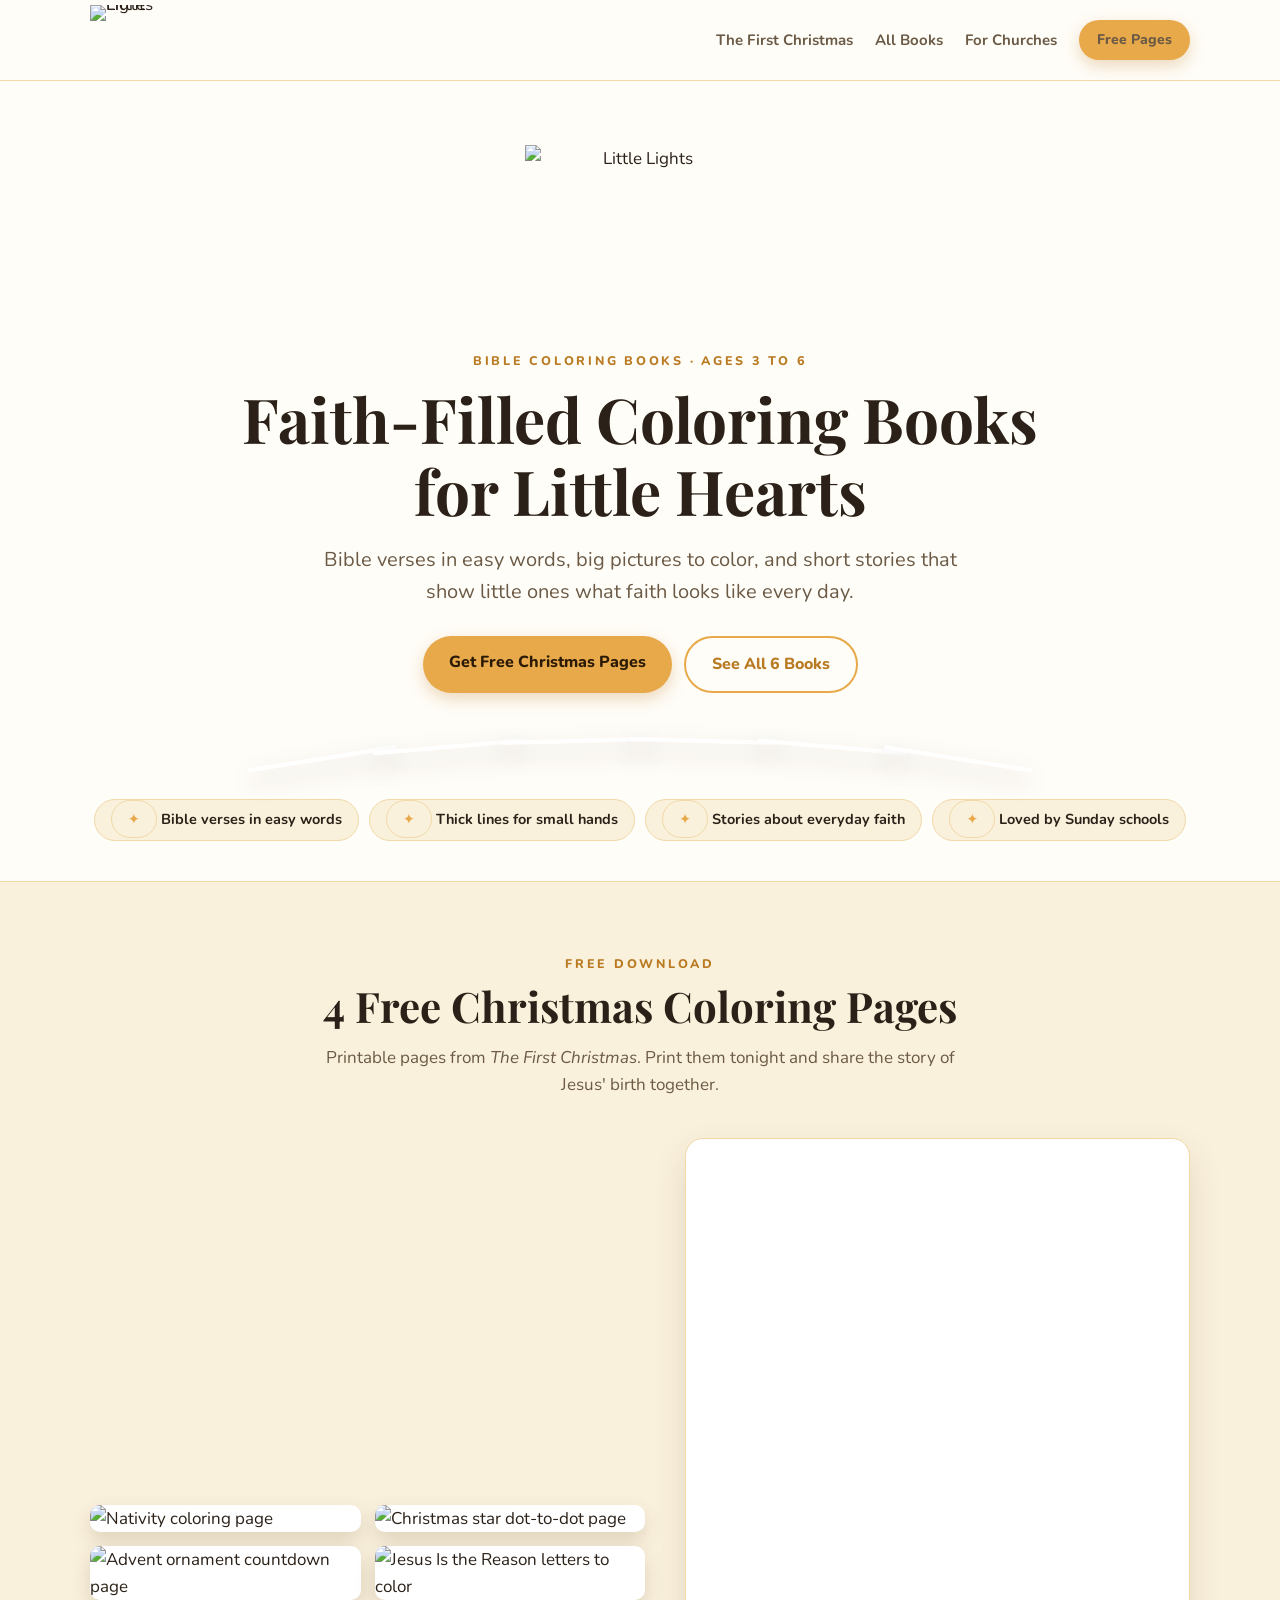
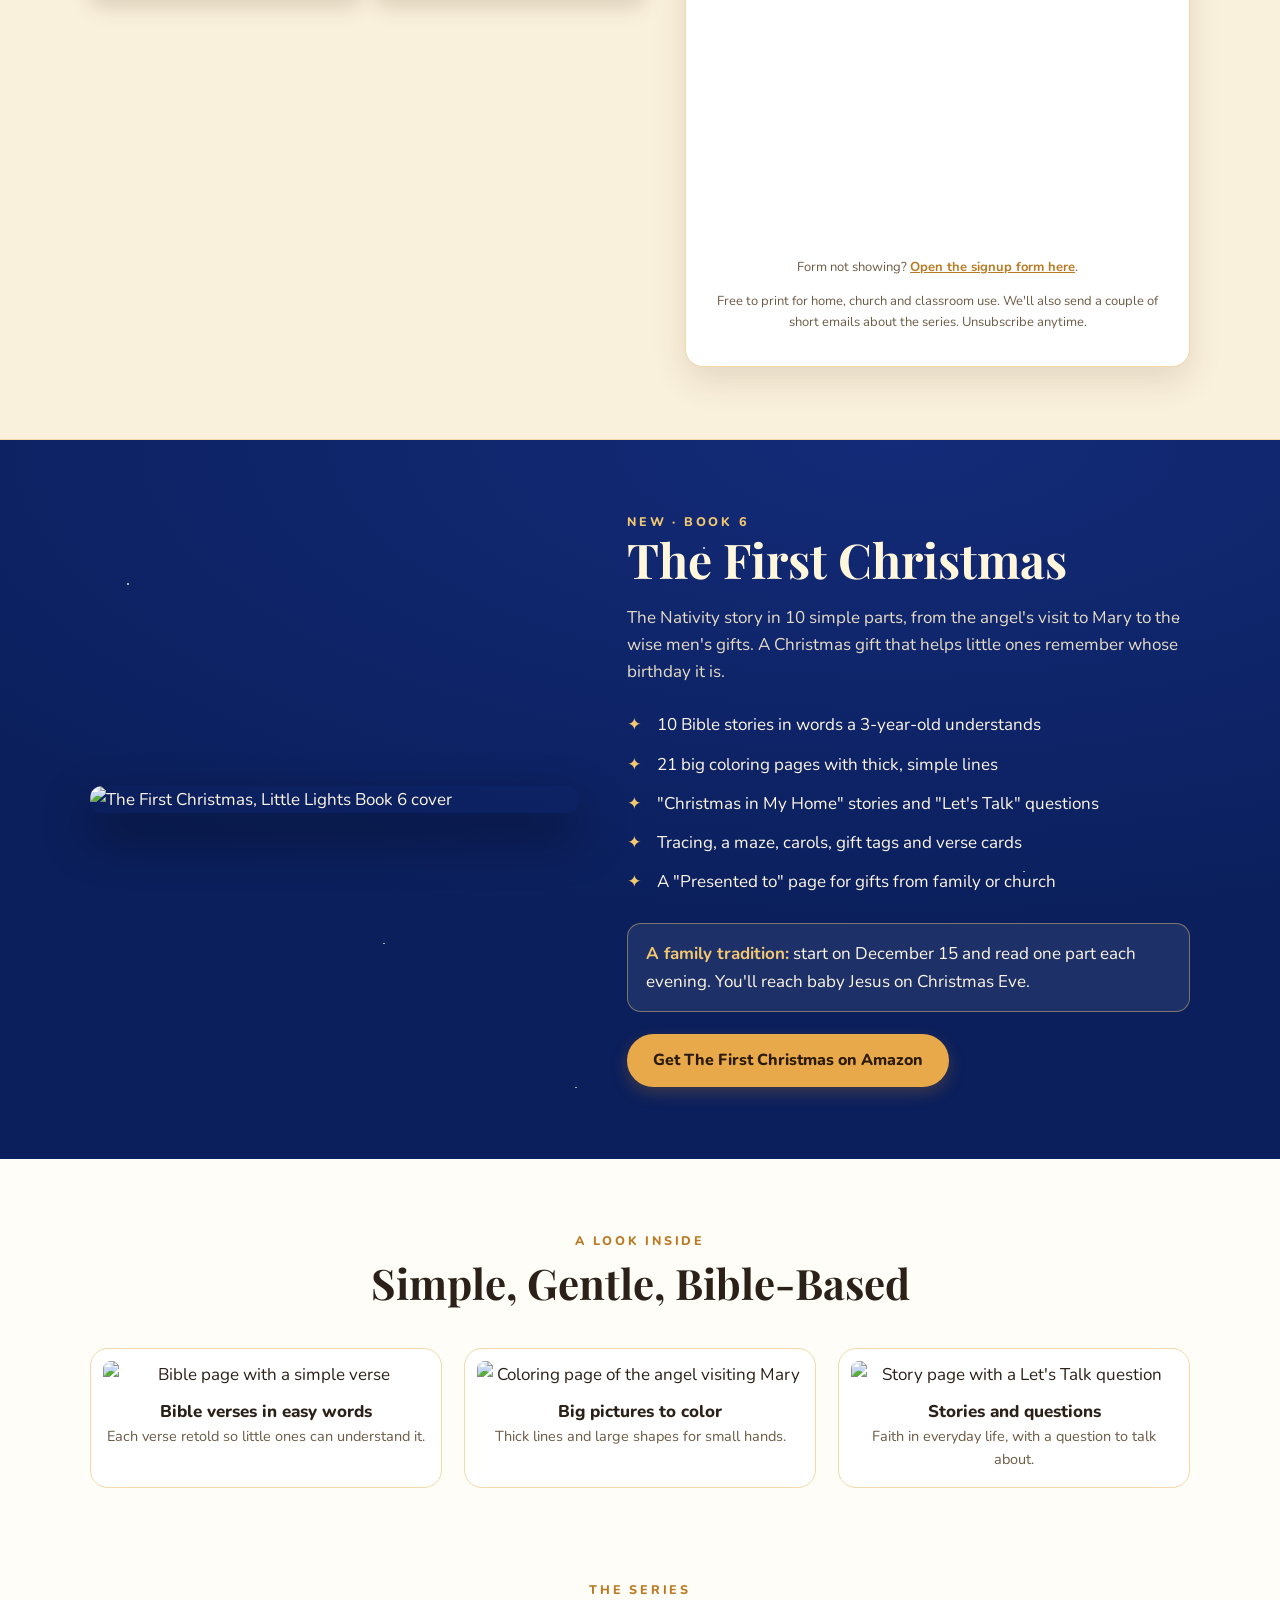
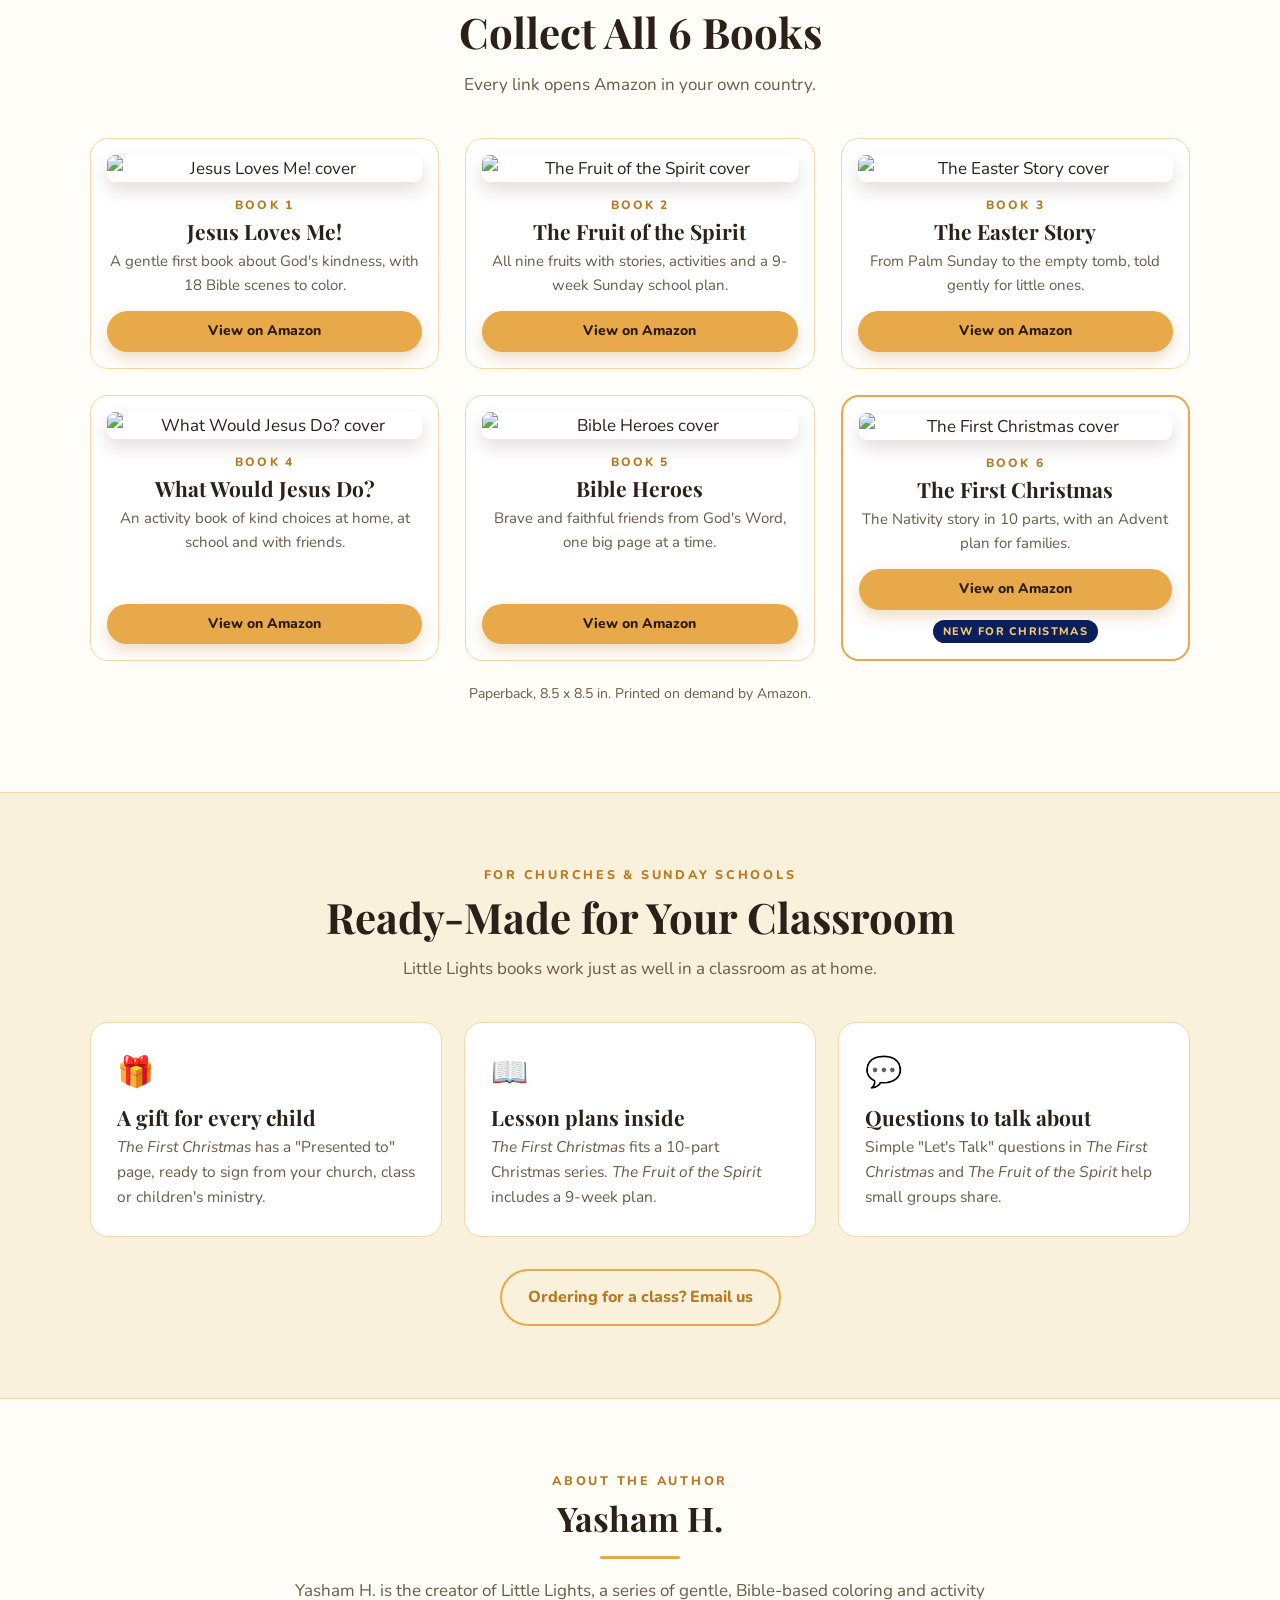
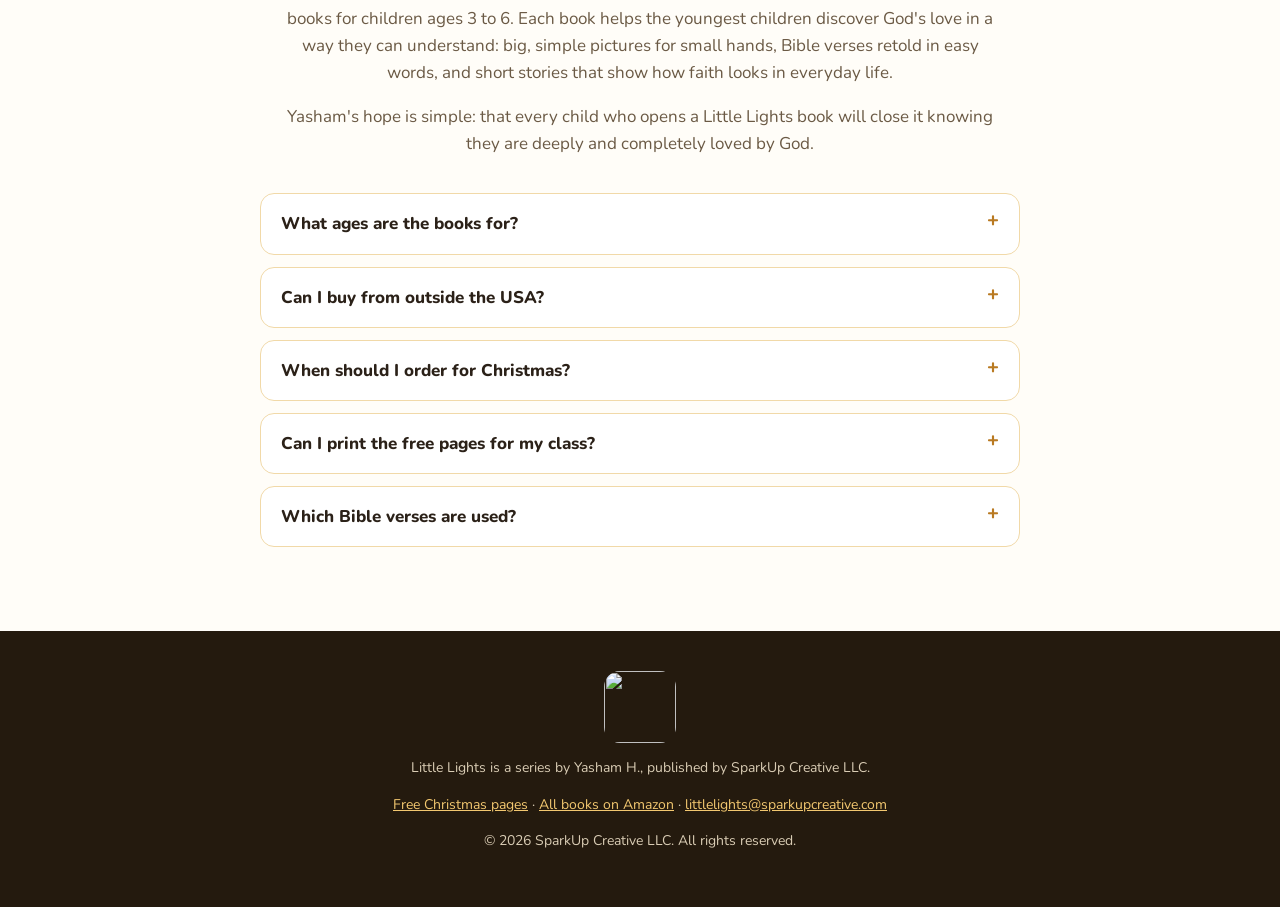
==== commit be36757e: "Little Lights: large logo in hero Co-Authored-By: Claude Opus 5.5 <noreply@anthropic.com> Claude-Ses" ====
--- a/sparkupcreative-website/little-lights/index.html
+++ b/sparkupcreative-website/little-lights/index.html
@@ -32,7 +32,7 @@
 /* top bar */
 .top{position:sticky;top:0;z-index:20;background:rgba(255,253,248,.92);backdrop-filter:blur(8px);border-bottom:1px solid var(--line)}
 .top .wrap{display:flex;align-items:center;justify-content:space-between;height:80px}
-.logo{display:block;line-height:0;text-decoration:none}.logo img{height:70px;width:auto}@media(max-width:760px){.top .wrap{height:70px}.logo img{height:60px}}.foot-icon{width:72px;height:72px;margin:0 auto 14px;display:block;border-radius:16px}
+.logo{display:block;line-height:0;text-decoration:none}.logo img{height:70px;width:auto}@media(max-width:760px){.top .wrap{height:70px}.logo img{height:60px}}.hero-logo{display:block;width:230px;height:auto;margin:0 auto 18px}@media(max-width:760px){.hero-logo{width:170px;margin-bottom:12px}}.foot-icon{width:72px;height:72px;margin:0 auto 14px;display:block;border-radius:16px}
 .nav{display:flex;gap:22px;align-items:center;font-weight:700;font-size:15px}.nav a{text-decoration:none;color:var(--soft)}.nav a:hover{color:var(--deep)}
 @media(max-width:760px){.nav a:not(.btn){display:none}.fan img{width:19%}}
 /* hero */
@@ -111,7 +111,8 @@
 
 <main>
 <section class="hero"><div class="wrap">
-  <div class="eyebrow">Little Lights Series &#183; Ages 3 to 6</div>
+  <img class="hero-logo" src="/little-lights/img/brand/logo.png" alt="Little Lights" width="600" height="491">
+  <div class="eyebrow">Bible Coloring Books &#183; Ages 3 to 6</div>
   <h1>Faith-Filled Coloring Books<br>for Little Hearts</h1>
   <p class="lead">Bible verses in easy words, big pictures to color, and short stories that show little ones what faith looks like every day.</p>
   <div class="cta"><a class="btn" href="#free">Get Free Christmas Pages</a><a class="btn ghost" href="#books">See All 6 Books</a></div>
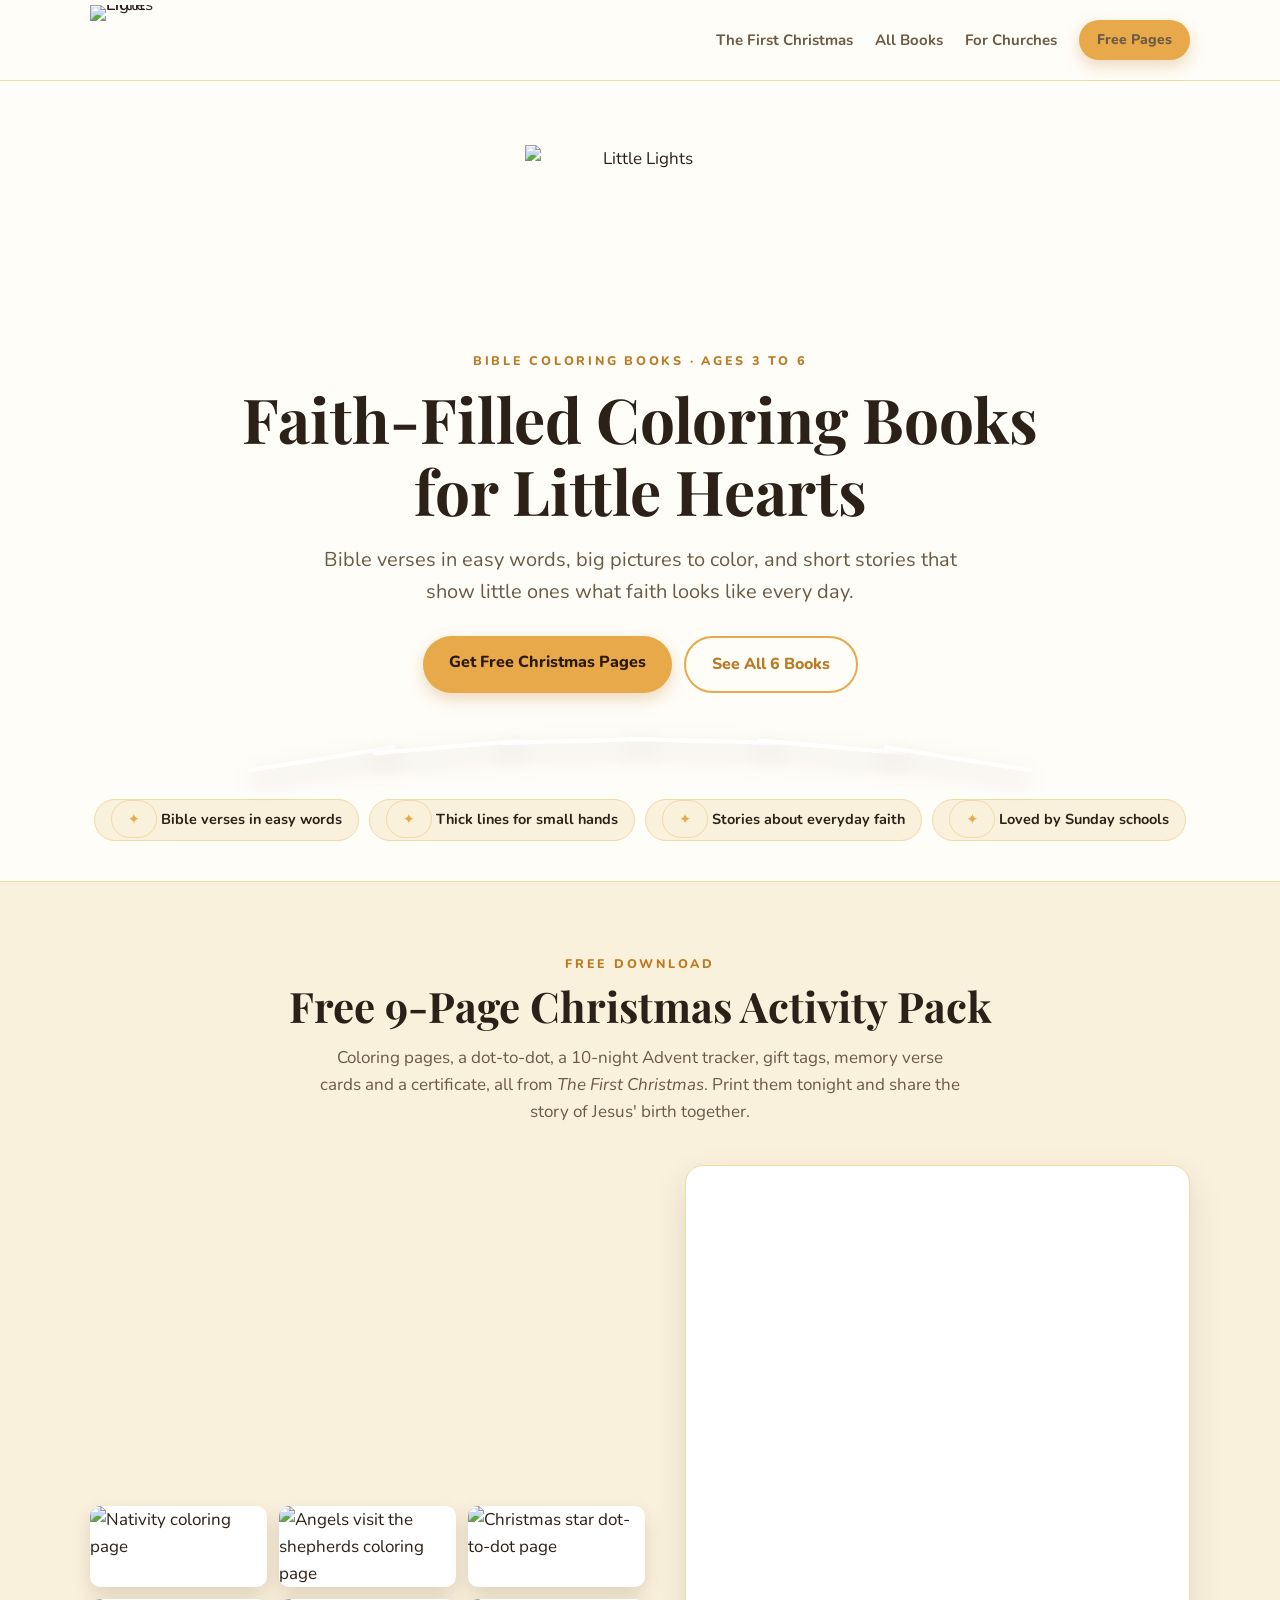
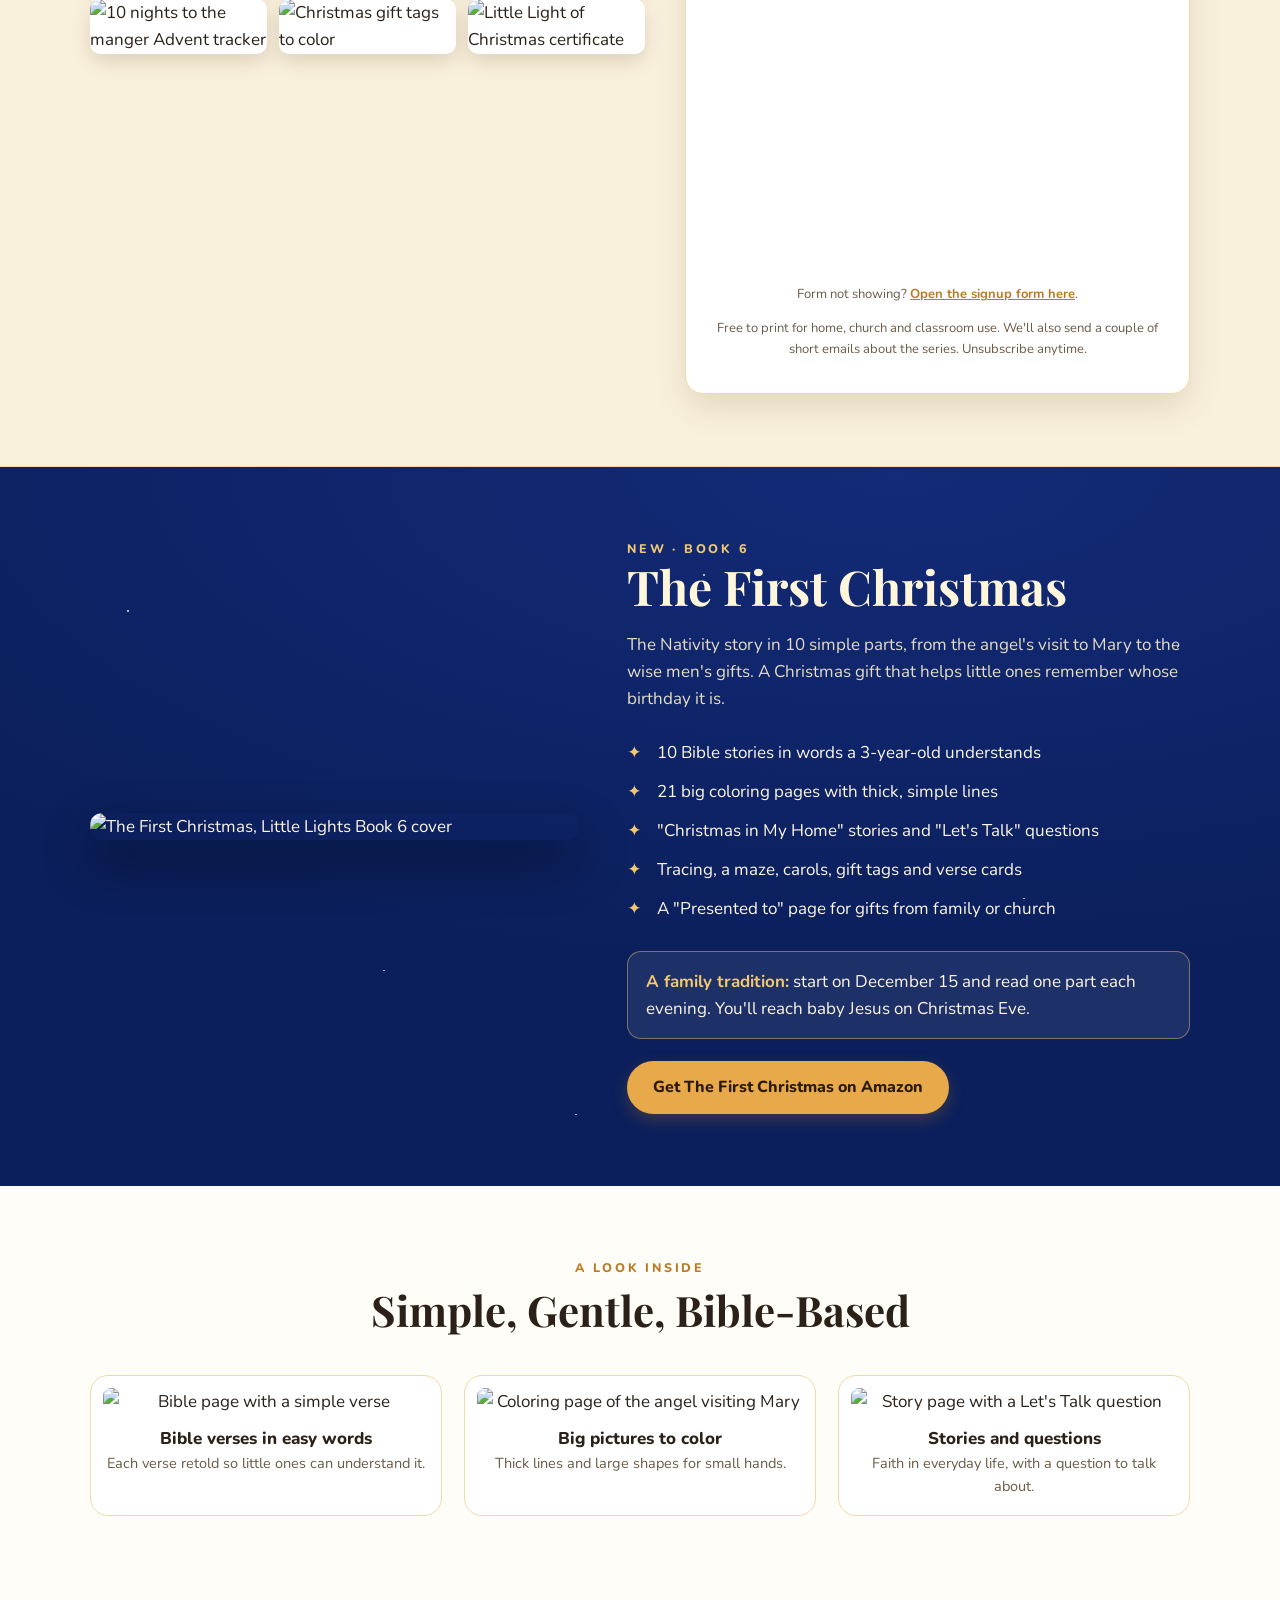
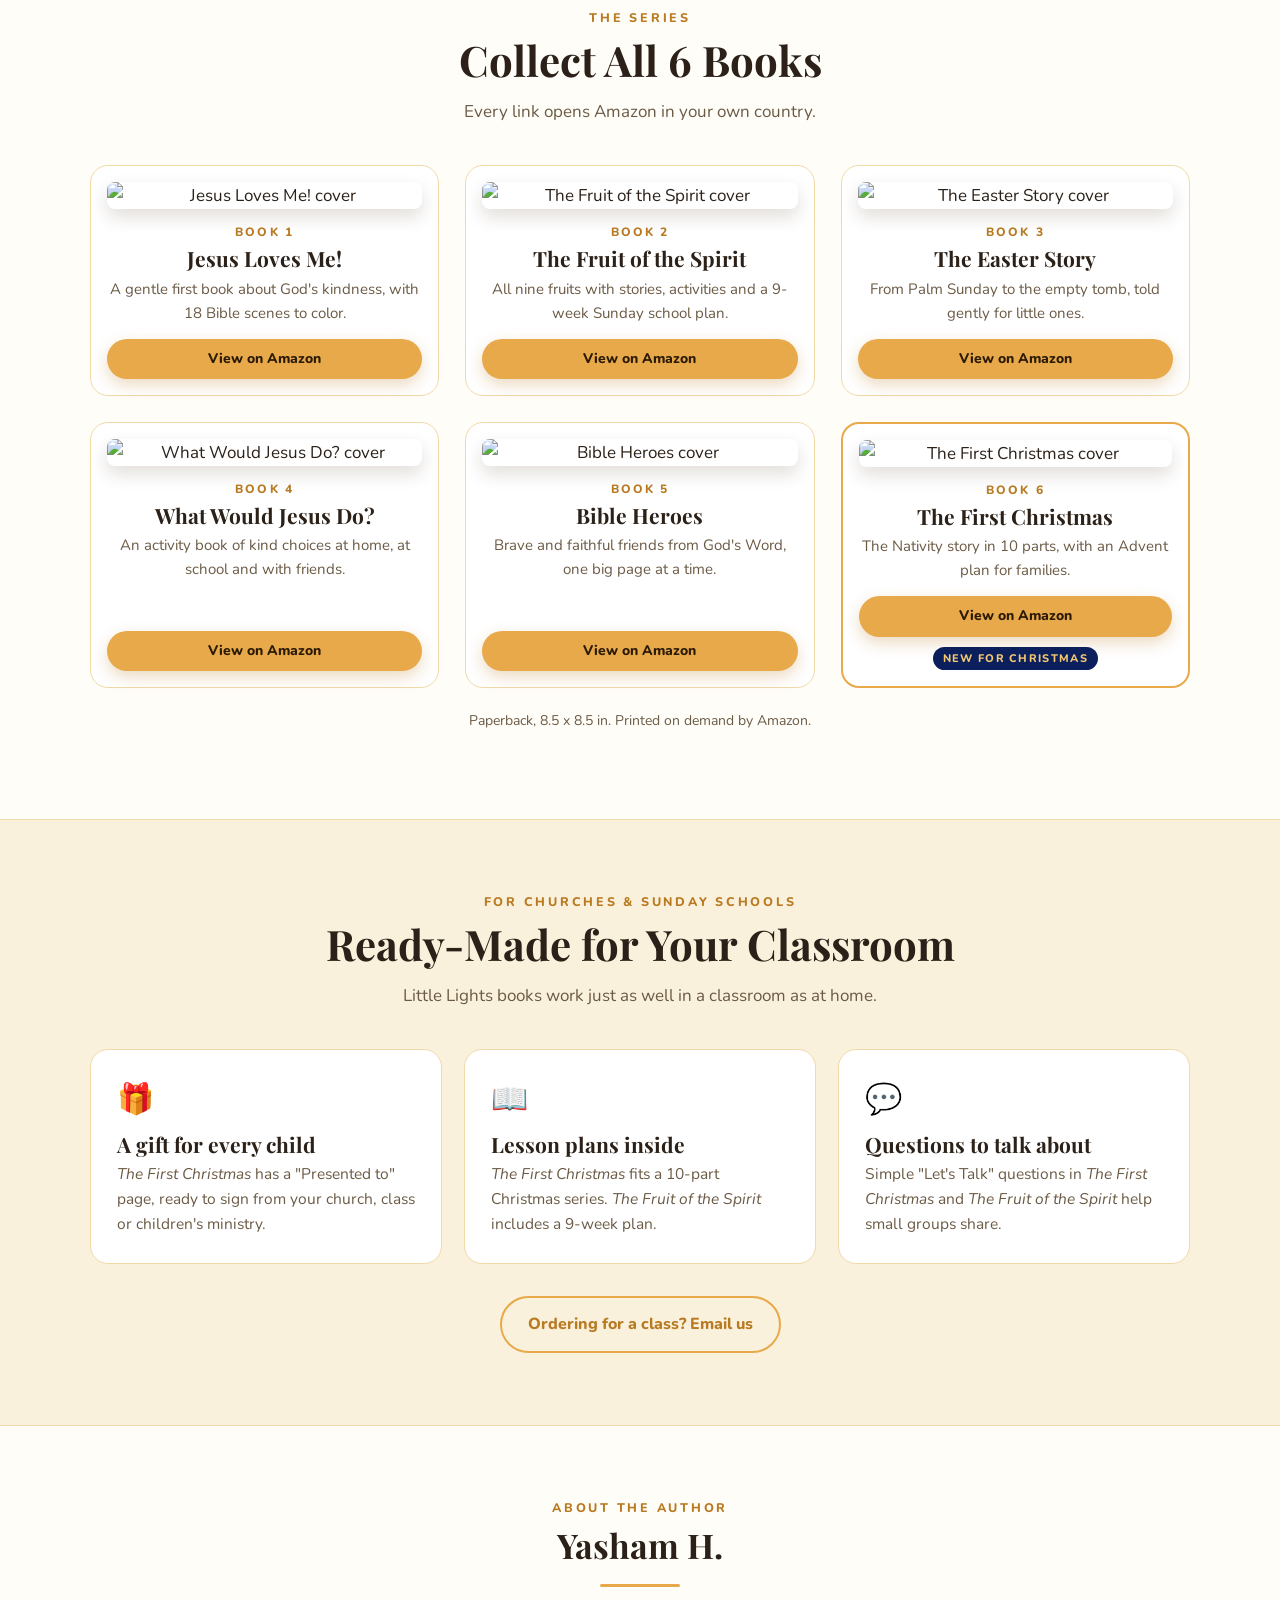
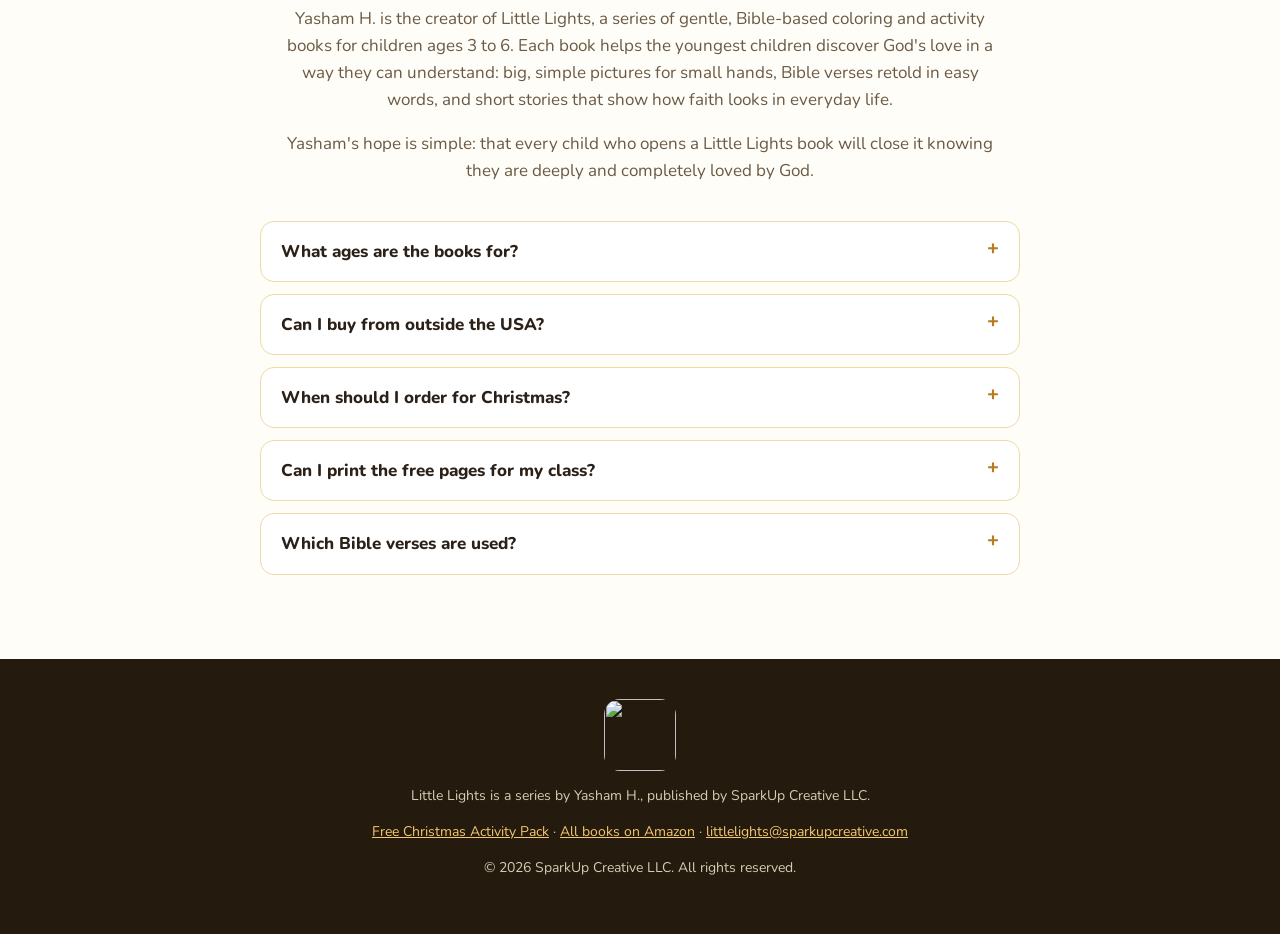
==== commit 12385fcf: "Little Lights: 9-page Christmas Activity Pack replaces 4-page sampler Co-Authored-By: Claude Opus 5." ====
--- a/sparkupcreative-website/little-lights/index.html
+++ b/sparkupcreative-website/little-lights/index.html
@@ -6,7 +6,7 @@
 <title>Little Lights | Bible Coloring Books for Ages 3 to 6</title>
 <meta name="description" content="Faith-filled coloring books for ages 3 to 6. Bible verses in easy words, big pictures to color, and stories about everyday faith. Get free Christmas coloring pages.">
 <meta property="og:title" content="Little Lights | Bible Coloring Books for Ages 3 to 6">
-<meta property="og:description" content="Get 4 free Christmas coloring pages from The First Christmas, and meet the Little Lights series.">
+<meta property="og:description" content="Get a free 9-page Christmas Activity Pack from The First Christmas, and meet the Little Lights series.">
 <meta property="og:image" content="https://sparkupcreative.com/little-lights/img/brand/og.jpg">
 <link rel="icon" href="/little-lights/img/brand/favicon.ico" sizes="any">
 <link rel="icon" type="image/png" href="/little-lights/img/brand/favicon-32.png" sizes="32x32">
@@ -53,7 +53,7 @@
 /* free pages */
 .free{background:var(--panel);border-top:1px solid var(--line);border-bottom:1px solid var(--line)}
 .free-grid{display:grid;grid-template-columns:1.1fr 1fr;gap:40px;align-items:center;margin-top:40px}
-.previews{display:grid;grid-template-columns:1fr 1fr;gap:14px}
+.previews{display:grid;grid-template-columns:1fr 1fr 1fr;gap:12px}
 .previews img{border-radius:10px;box-shadow:0 8px 20px rgba(60,35,5,.15);background:#fff}
 .formcard{background:#fff;border-radius:var(--r);padding:30px;box-shadow:0 14px 34px rgba(60,35,5,.12);border:1px solid var(--line)}
 .formcard h3{font-size:26px}.formcard ul{padding-left:20px;margin:14px 0 20px;color:var(--soft)}
@@ -123,18 +123,20 @@
 </div></section>
 
 <section class="free" id="free"><div class="wrap">
-  <div class="center"><div class="eyebrow">Free Download</div><h2>4 Free Christmas Coloring Pages</h2>
-  <p class="sub">Printable pages from <i>The First Christmas</i>. Print them tonight and share the story of Jesus' birth together.</p></div>
+  <div class="center"><div class="eyebrow">Free Download</div><h2>Free 9-Page Christmas Activity Pack</h2>
+  <p class="sub">Coloring pages, a dot-to-dot, a 10-night Advent tracker, gift tags, memory verse cards and a certificate, all from <i>The First Christmas</i>. Print them tonight and share the story of Jesus' birth together.</p></div>
   <div class="free-grid">
     <div class="previews">
-      <img src="/little-lights/img/free-nativity.jpg" alt="Nativity coloring page" loading="lazy">
-      <img src="/little-lights/img/free-star.jpg" alt="Christmas star dot-to-dot page" loading="lazy">
-      <img src="/little-lights/img/free-advent.jpg" alt="Advent ornament countdown page" loading="lazy">
-      <img src="/little-lights/img/free-reason.jpg" alt="Jesus Is the Reason letters to color" loading="lazy">
+      <img src="/little-lights/img/pack-nativity.jpg" alt="Nativity coloring page" loading="lazy">
+      <img src="/little-lights/img/pack-shepherds.jpg" alt="Angels visit the shepherds coloring page" loading="lazy">
+      <img src="/little-lights/img/pack-star.jpg" alt="Christmas star dot-to-dot page" loading="lazy">
+      <img src="/little-lights/img/pack-tracker.jpg" alt="10 nights to the manger Advent tracker" loading="lazy">
+      <img src="/little-lights/img/pack-tags.jpg" alt="Christmas gift tags to color" loading="lazy">
+      <img src="/little-lights/img/pack-certificate.jpg" alt="Little Light of Christmas certificate" loading="lazy">
     </div>
     <div class="formcard">
       <div id="brevo-form">
-        <iframe src="https://28998af3.sibforms.com/v2/serve/[base64]" title="Free Christmas coloring pages signup" frameborder="0" scrolling="auto" loading="lazy"></iframe>
+        <iframe src="https://28998af3.sibforms.com/v2/serve/[base64]" title="Free Christmas activity pack signup" frameborder="0" scrolling="auto" loading="lazy"></iframe>
       </div>
       <p class="alt">Form not showing? <a href="https://28998af3.sibforms.com/serve/[base64]" target="_blank" rel="noopener">Open the signup form here</a>.</p>
       <p class="note">Free to print for home, church and classroom use. We'll also send a couple of short emails about the series. Unsubscribe anytime.</p>
@@ -202,7 +204,7 @@
     <details><summary>What ages are the books for?</summary><p>Ages 3 to 6. The pictures have thick lines and large shapes, and the Bible verses are written in simple words. Older siblings enjoy the activities too.</p></details>
     <details><summary>Can I buy from outside the USA?</summary><p>Yes. Every link on this page opens Amazon in your own country, including the UK, Canada, Australia and much of Europe.</p></details>
     <details><summary>When should I order for Christmas?</summary><p>The books are printed when you order, so allow a few extra days. For delivery before Christmas, order by mid-December and check Amazon's delivery date at checkout.</p></details>
-    <details><summary>Can I print the free pages for my class?</summary><p>Yes. The free Christmas pages are free to print for home, church and classroom use.</p></details>
+    <details><summary>Can I print the free pages for my class?</summary><p>Yes. The free Christmas Activity Pack is free to print for home, church and classroom use.</p></details>
     <details><summary>Which Bible verses are used?</summary><p>Each verse is short and simple, and marked with its Bible reference so you can read the full passage together.</p></details>
   </div>
 </div></section>
@@ -211,7 +213,7 @@
 <footer><div class="wrap">
   <img class="foot-icon" src="/little-lights/img/brand/icon-512.png" alt="" loading="lazy">
   <p>Little Lights is a series by Yasham H., published by SparkUp Creative LLC.</p>
-  <p><a href="#free">Free Christmas pages</a> &#183; <a href="https://mybook.to/LittleLightsSeries" target="_blank" rel="noopener">All books on Amazon</a> &#183; <a href="mailto:littlelights@sparkupcreative.com">littlelights@sparkupcreative.com</a></p>
+  <p><a href="#free">Free Christmas Activity Pack</a> &#183; <a href="https://mybook.to/LittleLightsSeries" target="_blank" rel="noopener">All books on Amazon</a> &#183; <a href="mailto:littlelights@sparkupcreative.com">littlelights@sparkupcreative.com</a></p>
   <p>&#169; 2026 SparkUp Creative LLC. All rights reserved.</p>
 </div></footer>
 </body>
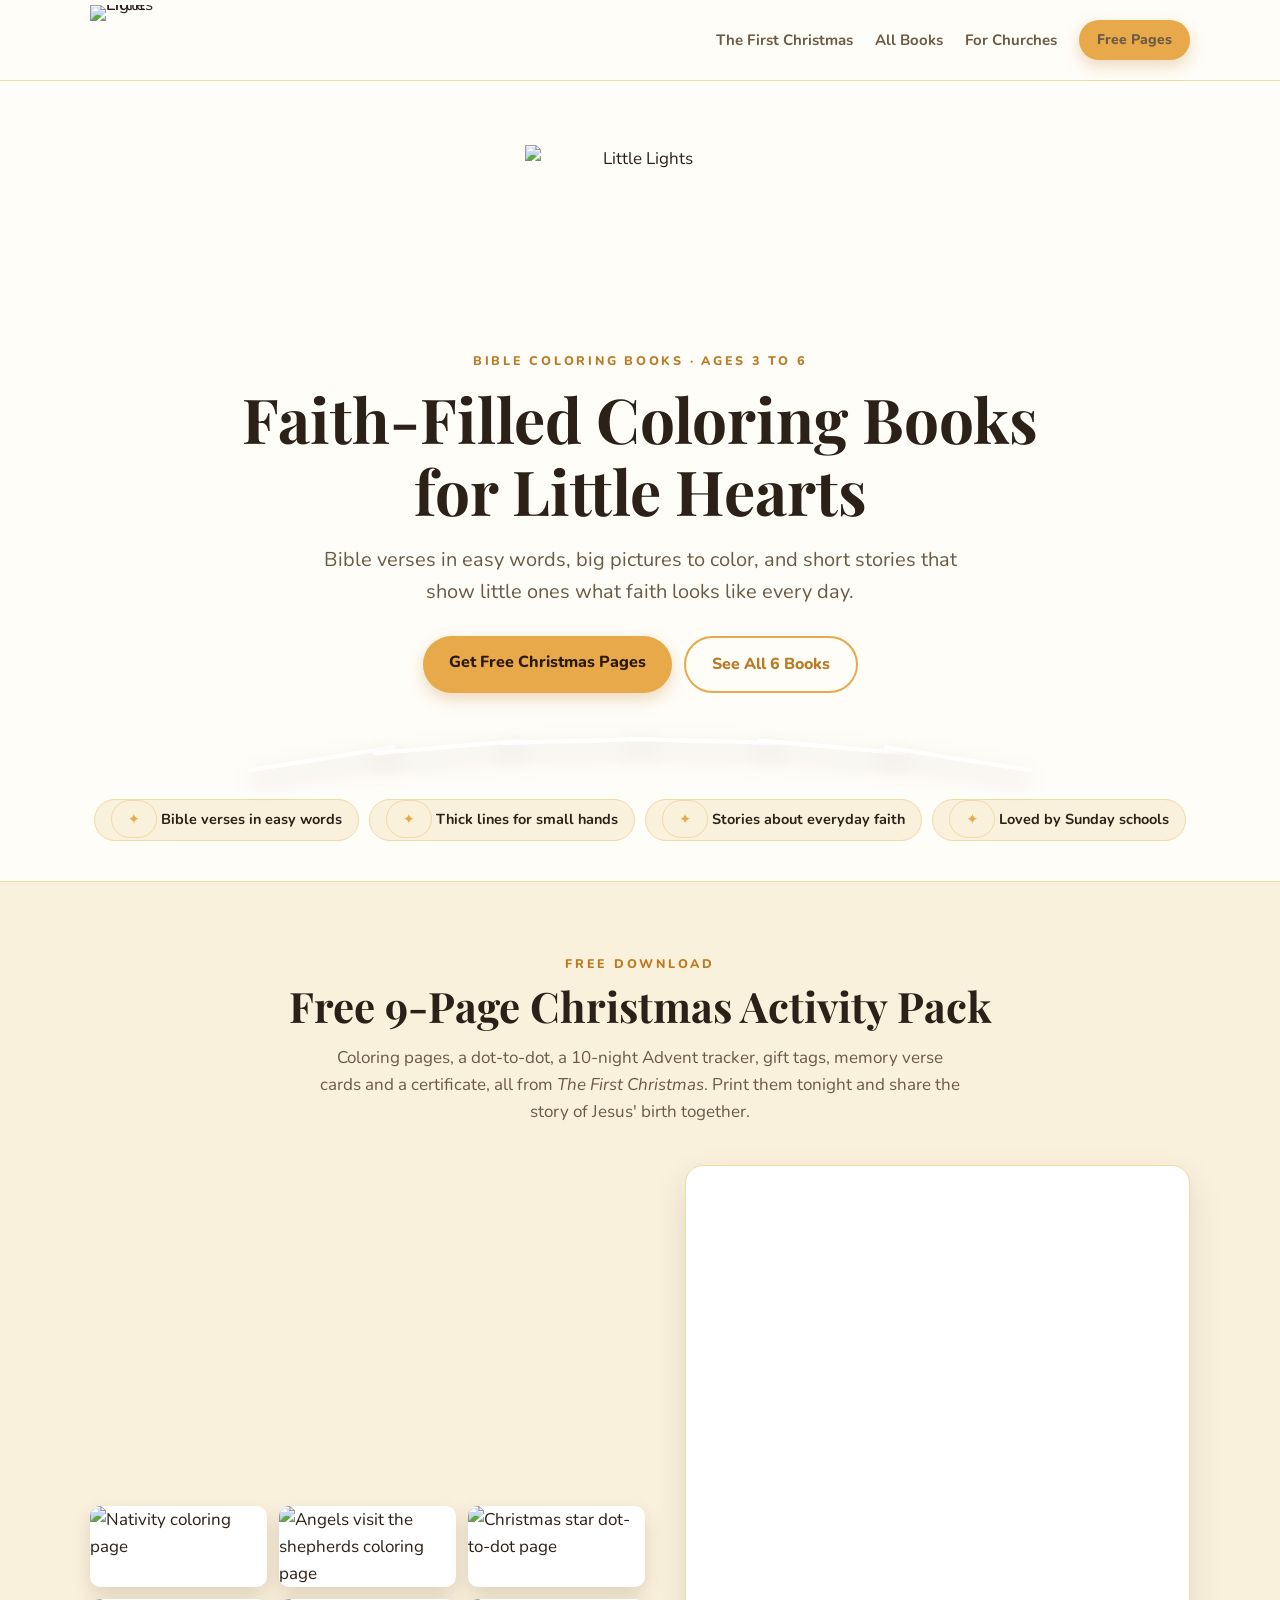
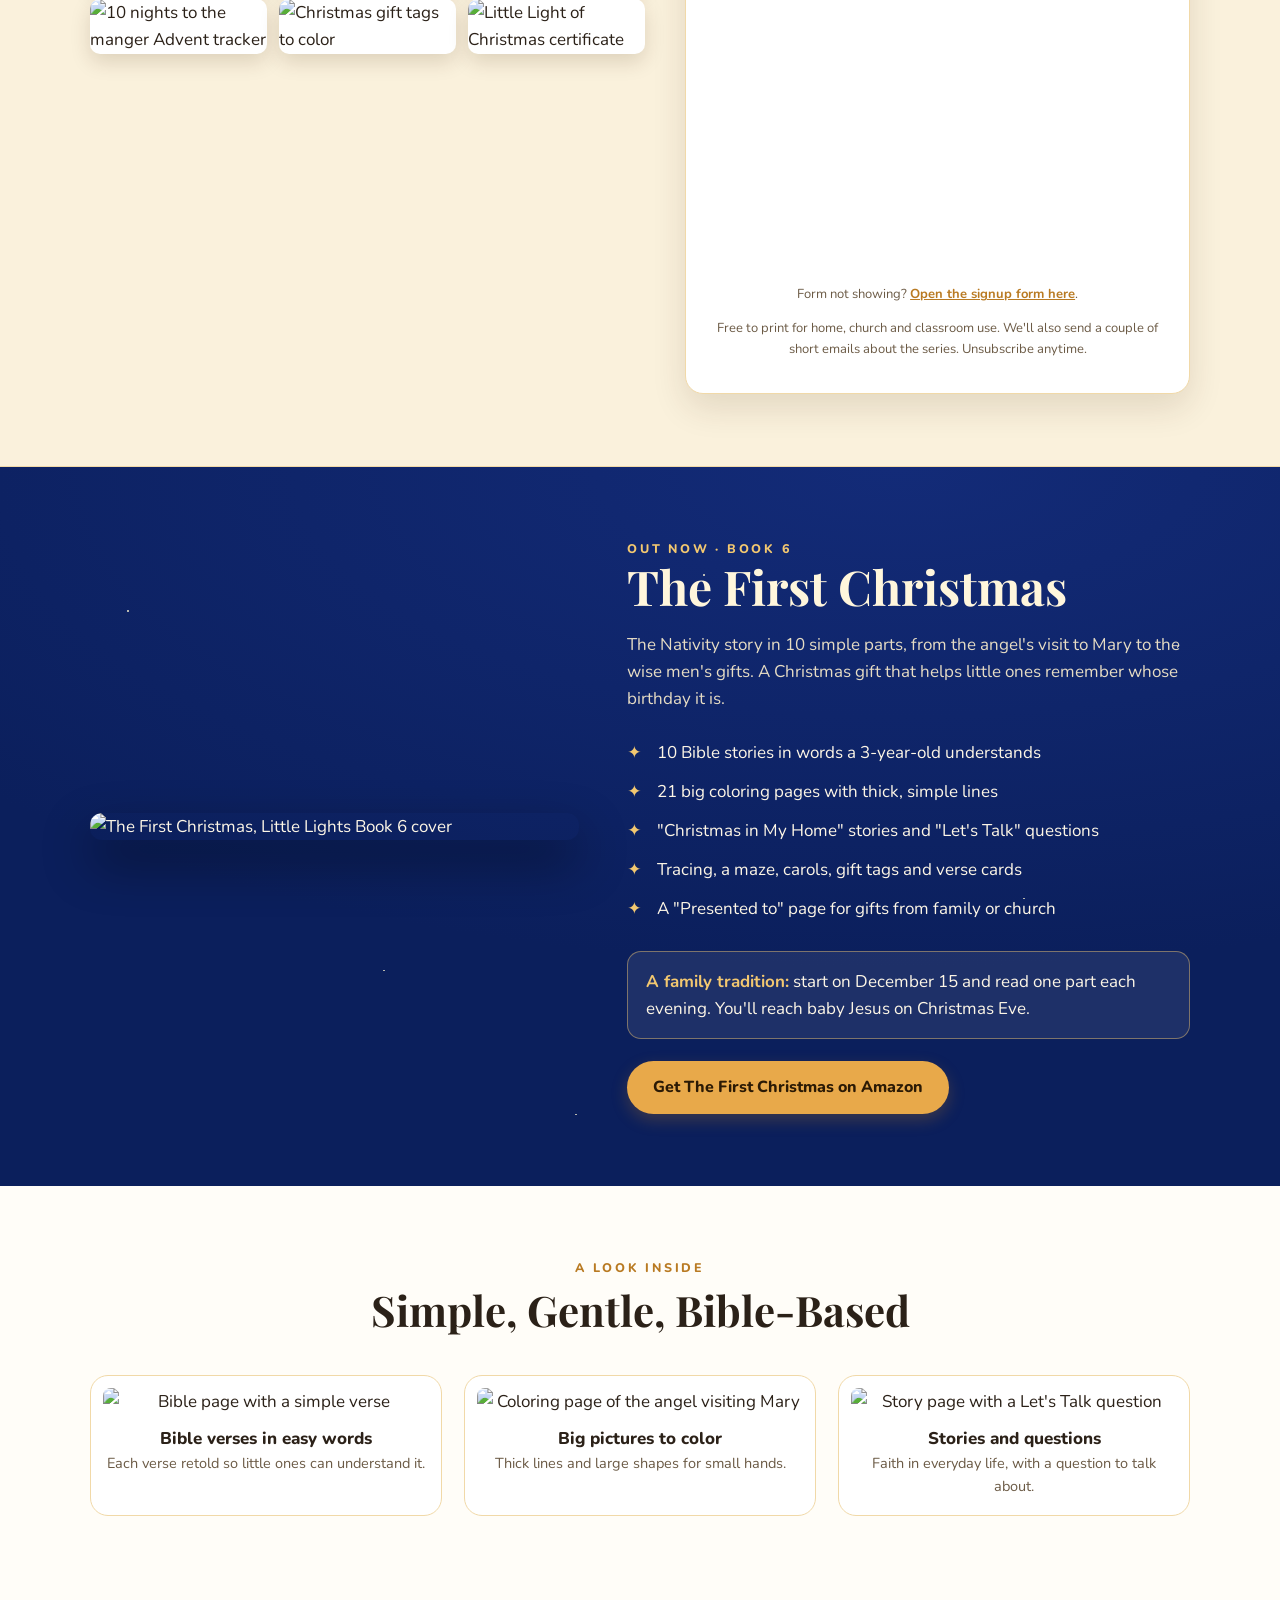
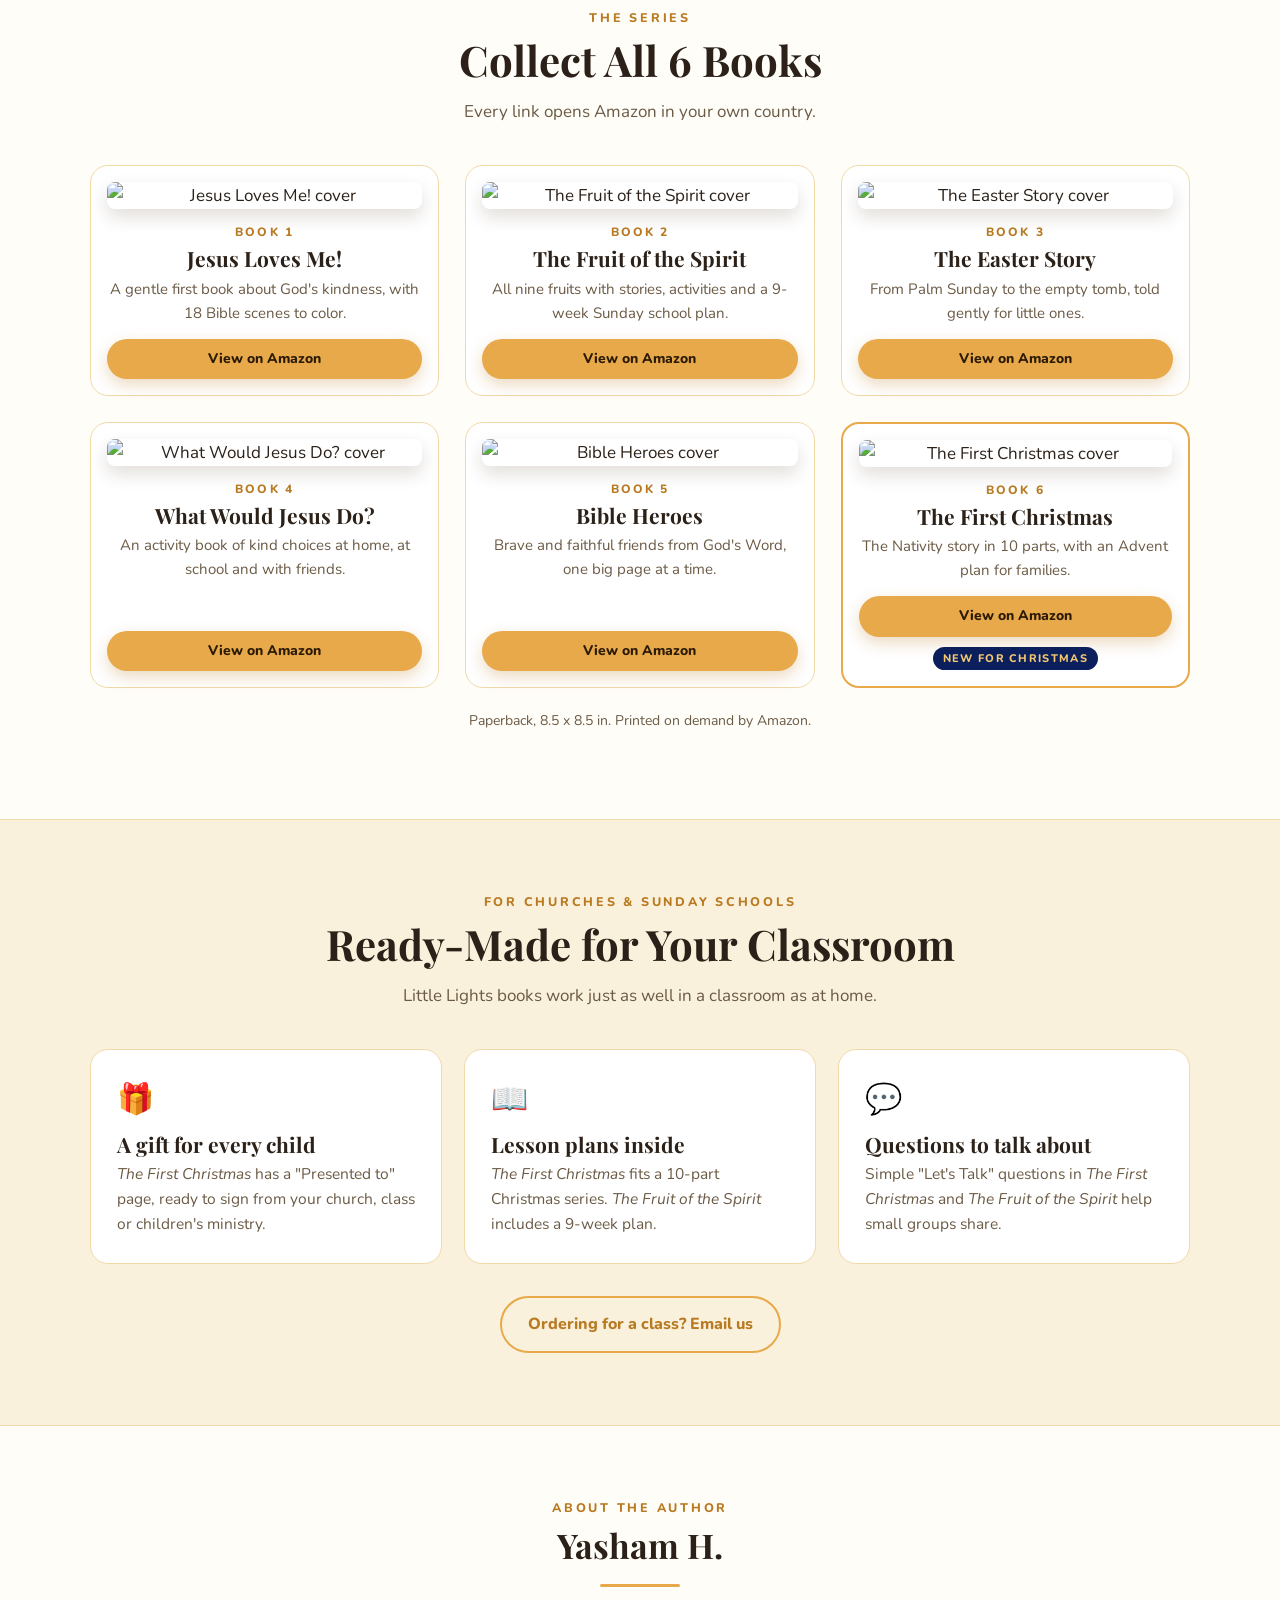
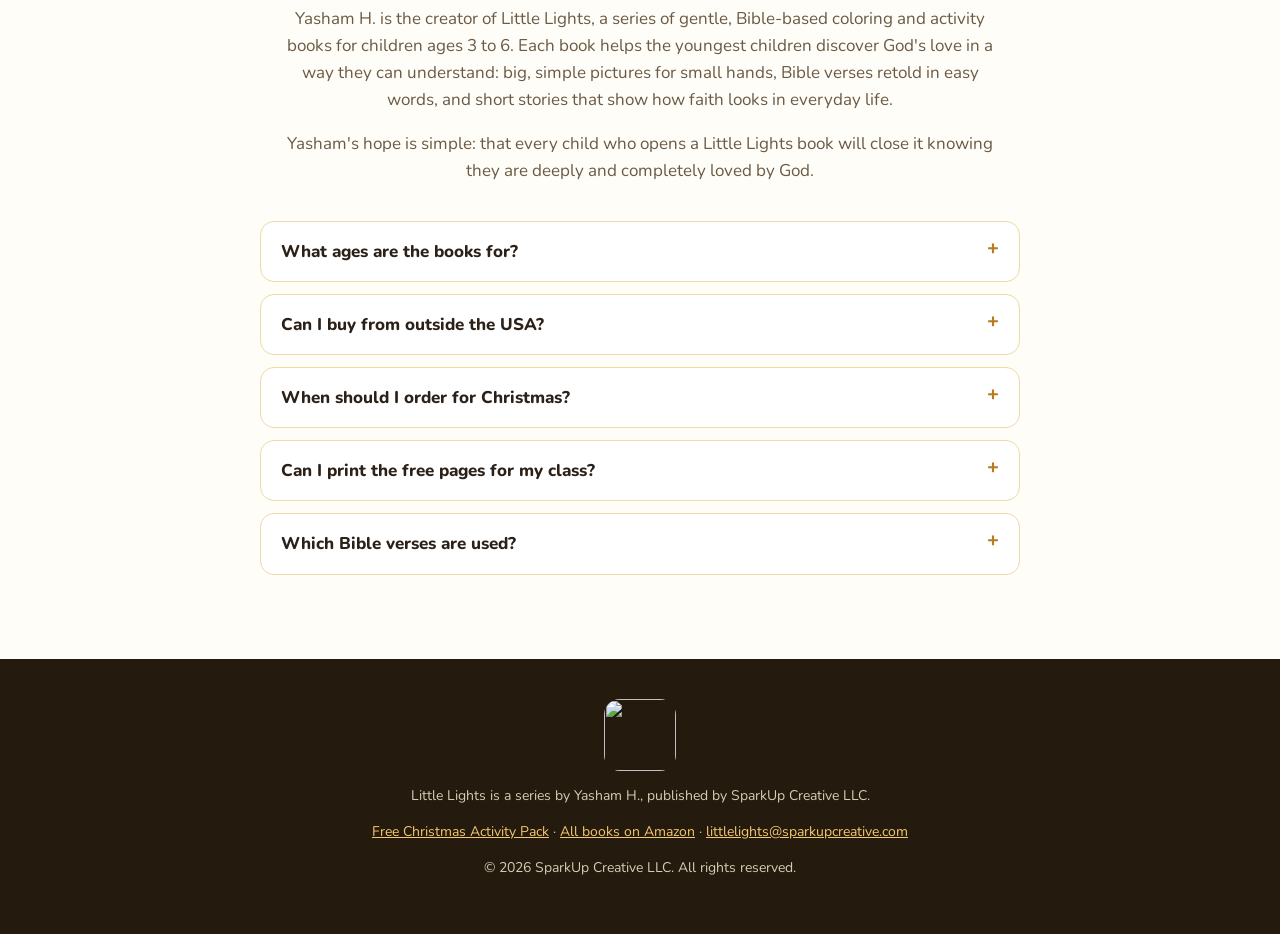
==== commit 84978fe0: "Little Lights: Book 6 is live, add /first-christmas link Co-Authored-By: Claude Opus 5.5 <noreply@an" ====
--- a/sparkupcreative-website/little-lights/index.html
+++ b/sparkupcreative-website/little-lights/index.html
@@ -147,7 +147,7 @@
 <section class="xmas" id="christmas"><div class="wrap"><div class="xgrid">
   <img class="cover" src="/little-lights/img/first-christmas-cover.jpg" alt="The First Christmas, Little Lights Book 6 cover" loading="lazy">
   <div>
-    <div class="eyebrow">New &#183; Book 6</div>
+    <div class="eyebrow">Out now &#183; Book 6</div>
     <h2>The First Christmas</h2>
     <p>The Nativity story in 10 simple parts, from the angel's visit to Mary to the wise men's gifts. A Christmas gift that helps little ones remember whose birthday it is.</p>
     <ul class="xlist">
@@ -159,7 +159,7 @@
     </ul>
     <div class="advent"><b>A family tradition:</b> start on December 15 and read one part each evening. You'll reach baby Jesus on Christmas Eve.</div>
     <!-- When Book 6 has its own Booklinker link, replace the href below -->
-    <a class="btn" href="https://mybook.to/LittleLightsSeries" target="_blank" rel="noopener">Get The First Christmas on Amazon</a>
+    <a class="btn" href="/first-christmas" target="_blank" rel="noopener">Get The First Christmas on Amazon</a>
   </div>
 </div></div></section>
 
@@ -180,7 +180,7 @@
     <article class="book"><img src="/little-lights/img/book3.jpg" alt="The Easter Story cover" loading="lazy"><div class="n">BOOK 3</div><h3>The Easter Story</h3><p>From Palm Sunday to the empty tomb, told gently for little ones.</p><a class="btn small" href="https://mybook.to/EasterStoryKids" target="_blank" rel="noopener">View on Amazon</a></article>
     <article class="book"><img src="/little-lights/img/book4.jpg" alt="What Would Jesus Do? cover" loading="lazy"><div class="n">BOOK 4</div><h3>What Would Jesus Do?</h3><p>An activity book of kind choices at home, at school and with friends.</p><a class="btn small" href="https://mybook.to/WWJDKids" target="_blank" rel="noopener">View on Amazon</a></article>
     <article class="book"><img src="/little-lights/img/book5.jpg" alt="Bible Heroes cover" loading="lazy"><div class="n">BOOK 5</div><h3>Bible Heroes</h3><p>Brave and faithful friends from God's Word, one big page at a time.</p><a class="btn small" href="https://mybook.to/BibleHeroesKids" target="_blank" rel="noopener">View on Amazon</a></article>
-    <article class="book new"><img src="/little-lights/img/book6.jpg" alt="The First Christmas cover" loading="lazy"><div class="n">BOOK 6</div><h3>The First Christmas</h3><p>The Nativity story in 10 parts, with an Advent plan for families.</p><a class="btn small" href="https://mybook.to/LittleLightsSeries" target="_blank" rel="noopener">View on Amazon</a><div><span class="badge">NEW FOR CHRISTMAS</span></div></article>
+    <article class="book new"><img src="/little-lights/img/book6.jpg" alt="The First Christmas cover" loading="lazy"><div class="n">BOOK 6</div><h3>The First Christmas</h3><p>The Nativity story in 10 parts, with an Advent plan for families.</p><a class="btn small" href="/first-christmas" target="_blank" rel="noopener">View on Amazon</a><div><span class="badge">NEW FOR CHRISTMAS</span></div></article>
   </div>
   <p class="geo center">Paperback, 8.5 x 8.5 in. Printed on demand by Amazon.</p>
 </div></section>
